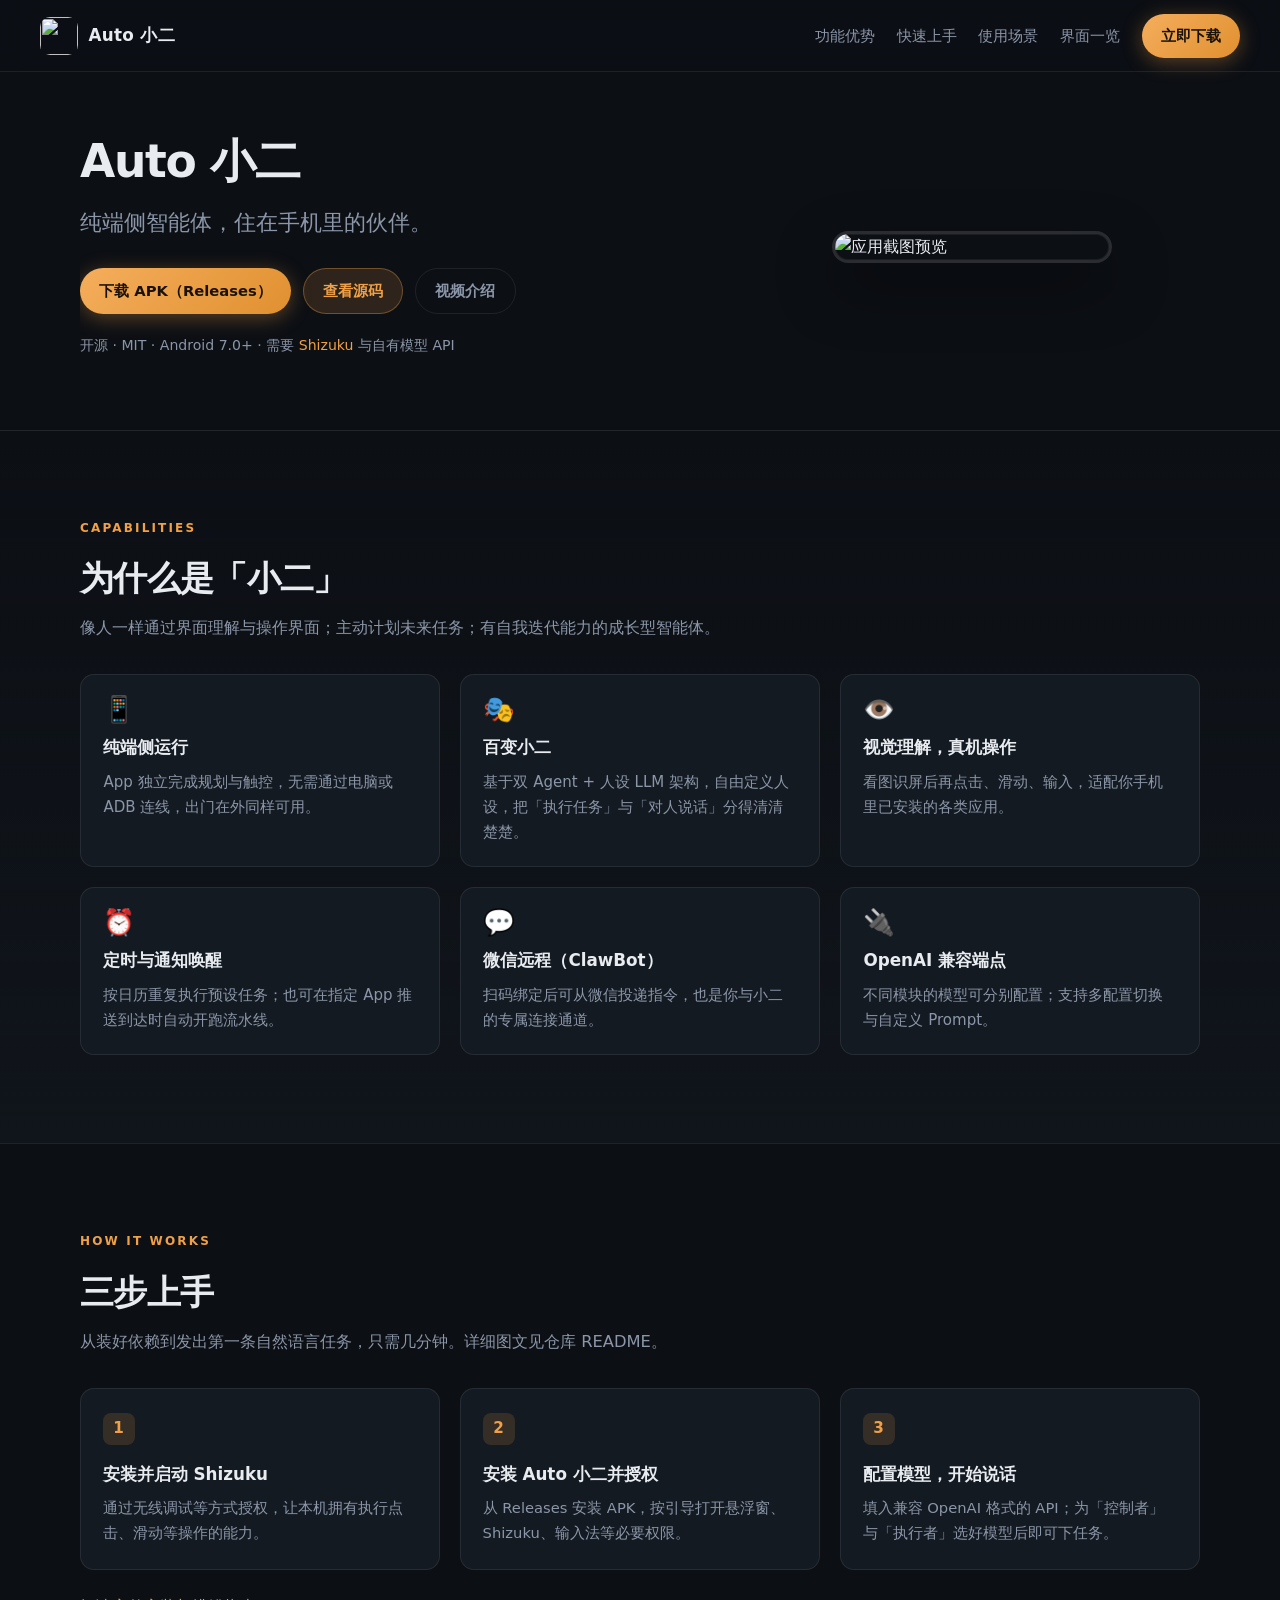
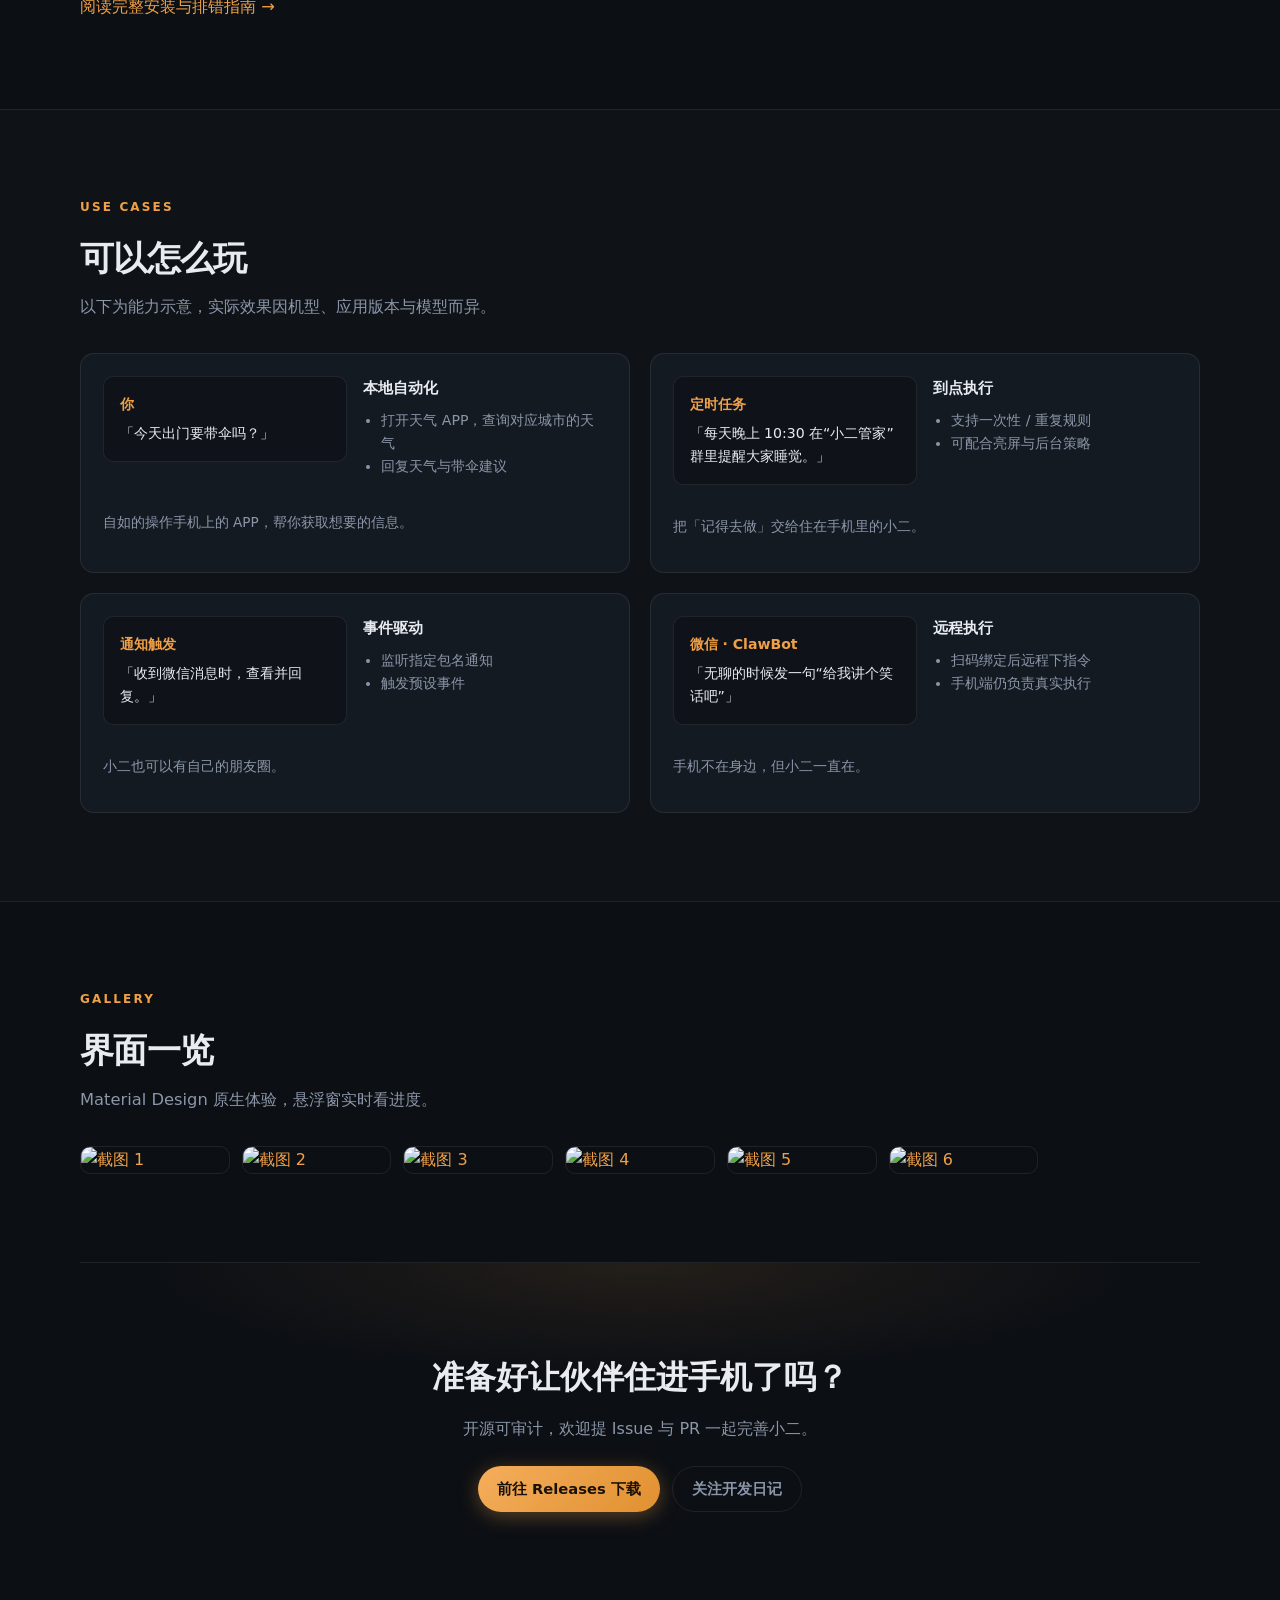
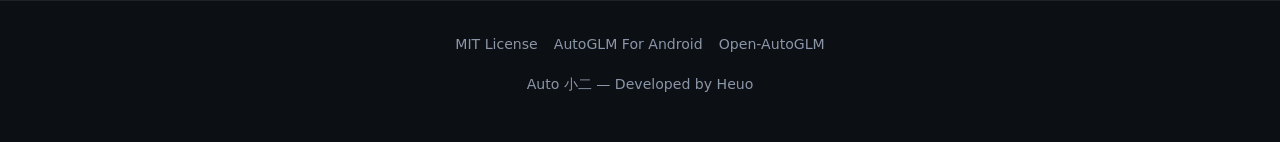
==== docs/index.html @ 8d460045 "feat: 提交一版产品页" ====
<!DOCTYPE html>
<html lang="zh-CN">
<head>
  <meta charset="utf-8" />
  <meta name="viewport" content="width=device-width, initial-scale=1" />
  <title>Auto 小二 — 纯端侧智能体，住在手机里的伙伴</title>
  <meta
    name="description"
    content="Auto 小二是运行在 Android 上的开源智能体应用，用语言操控手机完成任务，支持定时、通知触发与微信远程触发。"
  />
  <meta property="og:title" content="Auto 小二" />
  <meta
    property="og:description"
    content="纯端侧智能体，住在手机里的伙伴。"
  />
  <meta property="og:type" content="website" />
  <link rel="stylesheet" href="styles.css" />
</head>
<body>
  <header class="site-nav">
    <a href="#top" class="brand">
      <img
        src="https://raw.githubusercontent.com/Joy-word/AutoXiaoer/main/screenshots/okxiaoer.png"
        alt=""
        width="38"
        height="38"
        decoding="async"
      />
      <span>Auto 小二</span>
    </a>
    <nav class="nav-links" aria-label="页面导航">
      <a href="#features">功能优势</a>
      <a href="#how">快速上手</a>
      <a href="#scenarios">使用场景</a>
      <a href="#shots">界面一览</a>
      <a class="btn btn-primary" href="#download">立即下载</a>
    </nav>
  </header>

  <main id="top">
    <section class="hero wrap" aria-labelledby="hero-title">
      <div class="hero-grid">
        <div class="hero-copy">
          <h1 id="hero-title">Auto 小二</h1>
          <p class="hero-tagline">纯端侧智能体，住在手机里的伙伴。</p>
          <div class="hero-cta" id="download">
            <a
              class="btn btn-primary"
              href="https://github.com/Joy-word/AutoXiaoer/releases"
              rel="noopener noreferrer"
              >下载 APK（Releases）</a
            >
            <a
              class="btn btn-secondary"
              href="https://github.com/Joy-word/AutoXiaoer"
              rel="noopener noreferrer"
              >查看源码</a
            >
            <a
              class="btn btn-ghost"
              href="https://www.bilibili.com/video/BV1S7dWBWE3S"
              rel="noopener noreferrer"
              >视频介绍</a
            >
          </div>
          <p class="hero-note">
            开源 · MIT · Android 7.0+ · 需要 <a href="https://shizuku.rikka.app/">Shizuku</a> 与自有模型 API
          </p>
        </div>
        <div class="hero-visual" aria-hidden="true">
          <div class="hero-phone">
            <img
              src="https://raw.githubusercontent.com/Joy-word/AutoXiaoer/main/screenshots/screenshot_1_cut.jpg"
              alt="应用截图预览"
              loading="lazy"
              decoding="async"
            />
          </div>
        </div>
      </div>
    </section>

    <section id="features" class="features" aria-labelledby="features-title">
      <div class="wrap">
        <p class="section-label">Capabilities</p>
        <h2 id="features-title" class="section-title">为什么是「小二」</h2>
        <p class="section-lead">
          像人一样通过界面理解与操作界面；主动计划未来任务；有自我迭代能力的成长型智能体。
        </p>
        <div class="feature-grid">
          <article class="feature-card">
            <div class="feature-icon" aria-hidden="true">📱</div>
            <h3>纯端侧运行</h3>
            <p>
              App 独立完成规划与触控，无需通过电脑或 ADB 连线，出门在外同样可用。
            </p>
          </article>
          <article class="feature-card">
            <div class="feature-icon" aria-hidden="true">🎭</div>
            <h3>百变小二</h3>
            <p>
              基于双 Agent + 人设 LLM 架构，自由定义人设，把「执行任务」与「对人说话」分得清清楚楚。
            </p>
          </article>
          <article class="feature-card">
            <div class="feature-icon" aria-hidden="true">👁️</div>
            <h3>视觉理解，真机操作</h3>
            <p>
              看图识屏后再点击、滑动、输入，适配你手机里已安装的各类应用。
            </p>
          </article>
          <article class="feature-card">
            <div class="feature-icon" aria-hidden="true">⏰</div>
            <h3>定时与通知唤醒</h3>
            <p>
              按日历重复执行预设任务；也可在指定 App 推送到达时自动开跑流水线。
            </p>
          </article>
          <article class="feature-card">
            <div class="feature-icon" aria-hidden="true">💬</div>
            <h3>微信远程（ClawBot）</h3>
            <p>
              扫码绑定后可从微信投递指令，也是你与小二的专属连接通道。
            </p>
          </article>
          <article class="feature-card">
            <div class="feature-icon" aria-hidden="true">🔌</div>
            <h3>OpenAI 兼容端点</h3>
            <p>
              不同模块的模型可分别配置；支持多配置切换与自定义 Prompt。
            </p>
          </article>
        </div>
      </div>
    </section>

    <section id="how" class="steps" aria-labelledby="how-title">
      <div class="wrap">
        <p class="section-label">How it works</p>
        <h2 id="how-title" class="section-title">三步上手</h2>
        <p class="section-lead">
          从装好依赖到发出第一条自然语言任务，只需几分钟。详细图文见仓库 README。
        </p>
        <div class="steps-list">
          <article class="step-card">
            <h3>安装并启动 Shizuku</h3>
            <p>
              通过无线调试等方式授权，让本机拥有执行点击、滑动等操作的能力。
            </p>
          </article>
          <article class="step-card">
            <h3>安装 Auto 小二并授权</h3>
            <p>
              从 Releases 安装 APK，按引导打开悬浮窗、Shizuku、输入法等必要权限。
            </p>
          </article>
          <article class="step-card">
            <h3>配置模型，开始说话</h3>
            <p>
              填入兼容 OpenAI 格式的 API；为「控制者」与「执行者」选好模型后即可下任务。
            </p>
          </article>
        </div>
        <p class="section-lead" style="margin-top: 1.5rem; margin-bottom: 0">
          <a
            href="https://github.com/Joy-word/AutoXiaoer/blob/main/README.md"
            rel="noopener noreferrer"
            >阅读完整安装与排错指南 →</a
          >
        </p>
      </div>
    </section>

    <section id="scenarios" class="scenarios" aria-labelledby="scenarios-title">
      <div class="wrap">
        <p class="section-label">Use cases</p>
        <h2 id="scenarios-title" class="section-title">可以怎么玩</h2>
        <p class="section-lead">
          以下为能力示意，实际效果因机型、应用版本与模型而异。
        </p>
        <div class="scenario-grid">
          <article class="scenario-card">
            <div class="scenario-chat">
              <div class="role">你</div>
              <div>「今天出门要带伞吗？」</div>
            </div>
            <div class="scenario-result">
              <h4>本地自动化</h4>
              <ul>
                <li>打开天气 APP，查询对应城市的天气</li>
                <li>回复天气与带伞建议</li>
              </ul>
            </div>
            <p class="scenario-caption">自如的操作手机上的 APP，帮你获取想要的信息。</p>
          </article>
          <article class="scenario-card">
            <div class="scenario-chat">
              <div class="role">定时任务</div>
              <div>「每天晚上 10:30 在“小二管家”群里提醒大家睡觉。」</div>
            </div>
            <div class="scenario-result">
              <h4>到点执行</h4>
              <ul>
                <li>支持一次性 / 重复规则</li>
                <li>可配合亮屏与后台策略</li>
              </ul>
            </div>
            <p class="scenario-caption">把「记得去做」交给住在手机里的小二。</p>
          </article>
          <article class="scenario-card">
            <div class="scenario-chat">
              <div class="role">通知触发</div>
              <div>「收到微信消息时，查看并回复。」</div>
            </div>
            <div class="scenario-result">
              <h4>事件驱动</h4>
              <ul>
                <li>监听指定包名通知</li>
                <li>触发预设事件</li>
              </ul>
            </div>
            <p class="scenario-caption">小二也可以有自己的朋友圈。</p>
          </article>
          <article class="scenario-card">
            <div class="scenario-chat">
              <div class="role">微信 · ClawBot</div>
              <div>「无聊的时候发一句“给我讲个笑话吧”」</div>
            </div>
            <div class="scenario-result">
              <h4>远程执行</h4>
              <ul>
                <li>扫码绑定后远程下指令</li>
                <li>手机端仍负责真实执行</li>
              </ul>
            </div>
            <p class="scenario-caption">手机不在身边，但小二一直在。</p>
          </article>
        </div>
      </div>
    </section>

    <section id="shots" class="shots" aria-labelledby="shots-title">
      <div class="wrap">
        <p class="section-label">Gallery</p>
        <h2 id="shots-title" class="section-title">界面一览</h2>
        <p class="section-lead">Material Design 原生体验，悬浮窗实时看进度。</p>
        <div class="shot-strip">
          <a
            href="https://raw.githubusercontent.com/Joy-word/AutoXiaoer/main/screenshots/screenshot_1.jpg"
            target="_blank"
            rel="noopener noreferrer"
            ><img
              src="https://raw.githubusercontent.com/Joy-word/AutoXiaoer/main/screenshots/screenshot_1.jpg"
              alt="截图 1"
              loading="lazy"
              decoding="async"
          /></a>
          <a
            href="https://raw.githubusercontent.com/Joy-word/AutoXiaoer/main/screenshots/screenshot_2.jpg"
            target="_blank"
            rel="noopener noreferrer"
            ><img
              src="https://raw.githubusercontent.com/Joy-word/AutoXiaoer/main/screenshots/screenshot_2.jpg"
              alt="截图 2"
              loading="lazy"
              decoding="async"
          /></a>
          <a
            href="https://raw.githubusercontent.com/Joy-word/AutoXiaoer/main/screenshots/screenshot_3.jpg"
            target="_blank"
            rel="noopener noreferrer"
            ><img
              src="https://raw.githubusercontent.com/Joy-word/AutoXiaoer/main/screenshots/screenshot_3.jpg"
              alt="截图 3"
              loading="lazy"
              decoding="async"
          /></a>
          <a
            href="https://raw.githubusercontent.com/Joy-word/AutoXiaoer/main/screenshots/screenshot_4.jpg"
            target="_blank"
            rel="noopener noreferrer"
            ><img
              src="https://raw.githubusercontent.com/Joy-word/AutoXiaoer/main/screenshots/screenshot_4.jpg"
              alt="截图 4"
              loading="lazy"
              decoding="async"
          /></a>
          <a
            href="https://raw.githubusercontent.com/Joy-word/AutoXiaoer/main/screenshots/screenshot_5.jpg"
            target="_blank"
            rel="noopener noreferrer"
            ><img
              src="https://raw.githubusercontent.com/Joy-word/AutoXiaoer/main/screenshots/screenshot_5.jpg"
              alt="截图 5"
              loading="lazy"
              decoding="async"
          /></a>
          <a
            href="https://raw.githubusercontent.com/Joy-word/AutoXiaoer/main/screenshots/screenshot_6.jpg"
            target="_blank"
            rel="noopener noreferrer"
            ><img
              src="https://raw.githubusercontent.com/Joy-word/AutoXiaoer/main/screenshots/screenshot_6.jpg"
              alt="截图 6"
              loading="lazy"
              decoding="async"
          /></a>
        </div>
      </div>
    </section>

    <section class="final-cta wrap" aria-labelledby="cta-title">
      <h2 id="cta-title">准备好让伙伴住进手机了吗？</h2>
      <p>开源可审计，欢迎提 Issue 与 PR 一起完善小二。</p>
      <div class="final-buttons">
        <a
          class="btn btn-primary"
          href="https://github.com/Joy-word/AutoXiaoer/releases"
          rel="noopener noreferrer"
          >前往 Releases 下载</a
        >
        <a
          class="btn btn-ghost"
          href="https://space.bilibili.com/7090735/lists/7991306"
          rel="noopener noreferrer"
          >关注开发日记</a
        >
      </div>
    </section>
  </main>

  <footer class="site-footer">
    <nav aria-label="页脚链接">
      <a href="https://github.com/Joy-word/AutoXiaoer/blob/main/LICENSE"
        >MIT License</a
      >
      <a href="https://github.com/Luokavin/AutoGLM-For-Android"
        >AutoGLM For Android</a
      >
      <a href="https://github.com/zai-org/Open-AutoGLM" rel="noopener noreferrer"
        >Open-AutoGLM</a
      >
    </nav>
    <p>Auto 小二 — Developed by Heuo</p>
  </footer>
</body>
</html>
---- docs/styles.css ----
/* Auto 小二 产品页 — 首版 */

:root {
  --bg-deep: #0c0f14;
  --bg-card: #141a22;
  --bg-card-hover: #1a2230;
  --text: #e8ecf1;
  --text-muted: #8b96a8;
  --accent: #f0a046;
  --accent-soft: rgba(240, 160, 70, 0.15);
  --border: rgba(255, 255, 255, 0.08);
  --radius: 14px;
  --font: "Segoe UI Variable", "Segoe UI", "PingFang SC", "Microsoft YaHei",
    system-ui, sans-serif;
}

*,
*::before,
*::after {
  box-sizing: border-box;
}

html {
  scroll-behavior: smooth;
}

body {
  margin: 0;
  font-family: var(--font);
  background: var(--bg-deep);
  color: var(--text);
  line-height: 1.65;
}

a {
  color: var(--accent);
  text-decoration: none;
}

a:hover {
  text-decoration: underline;
}

/* —— 导航 —— */

.site-nav {
  position: sticky;
  top: 0;
  z-index: 40;
  display: flex;
  align-items: center;
  justify-content: space-between;
  gap: 1rem;
  padding: 0.85rem clamp(1.25rem, 4vw, 2.5rem);
  background: rgba(12, 15, 20, 0.85);
  backdrop-filter: blur(12px);
  border-bottom: 1px solid var(--border);
}

.brand {
  display: flex;
  align-items: center;
  gap: 0.65rem;
  font-weight: 700;
  font-size: 1.05rem;
  letter-spacing: 0.02em;
}

.brand img {
  width: 38px;
  height: 38px;
  border-radius: 10px;
  object-fit: cover;
}

.brand span {
  color: var(--text);
}

.nav-links {
  display: flex;
  flex-wrap: wrap;
  gap: clamp(0.5rem, 2vw, 1.35rem);
  align-items: center;
}

.nav-links a:not(.btn) {
  color: var(--text-muted);
  font-size: 0.92rem;
  text-decoration: none;
}

.nav-links a:not(.btn):hover {
  color: var(--text);
}

/* —— 按钮 —— */

.btn {
  display: inline-flex;
  align-items: center;
  justify-content: center;
  gap: 0.4rem;
  padding: 0.62rem 1.2rem;
  border-radius: 999px;
  font-size: 0.92rem;
  font-weight: 600;
  border: none;
  cursor: pointer;
  transition: transform 0.12s ease, box-shadow 0.12s ease, background 0.12s;
  text-decoration: none;
}

.btn-primary {
  background: linear-gradient(135deg, #f5ae5c, #e09030);
  color: #1a1208;
  box-shadow: 0 4px 20px rgba(240, 160, 70, 0.35);
}

.btn-primary:hover {
  transform: translateY(-1px);
  box-shadow: 0 6px 24px rgba(240, 160, 70, 0.45);
}

.btn-secondary {
  background: var(--accent-soft);
  color: var(--accent);
  border: 1px solid rgba(240, 160, 70, 0.35);
}

.btn-secondary:hover {
  background: rgba(240, 160, 70, 0.22);
  text-decoration: none;
}

.btn-ghost {
  background: transparent;
  color: var(--text-muted);
  border: 1px solid var(--border);
}

.btn-ghost:hover {
  color: var(--text);
  border-color: rgba(255, 255, 255, 0.2);
  text-decoration: none;
}

/* —— 布局容器 —— */

.wrap {
  width: min(1120px, 100% - 2.5rem);
  margin-inline: auto;
}

section {
  padding-block: clamp(3rem, 8vw, 5.5rem);
}

.section-label {
  font-size: 0.75rem;
  font-weight: 700;
  letter-spacing: 0.18em;
  text-transform: uppercase;
  color: var(--accent);
  margin: 0 0 0.75rem;
}

.section-title {
  font-size: clamp(1.6rem, 4vw, 2.15rem);
  font-weight: 700;
  margin: 0 0 0.5rem;
  letter-spacing: -0.02em;
}

.section-lead {
  color: var(--text-muted);
  max-width: 42rem;
  margin: 0 0 2rem;
  font-size: 1.02rem;
}

/* —— Hero —— */

.hero {
  padding-block: clamp(2.5rem, 6vw, 4rem) clamp(3rem, 7vw, 4.5rem);
  position: relative;
  overflow: hidden;
}

.hero::before {
  content: "";
  position: absolute;
  inset: -40% -20% auto;
  height: 70%;
  background: radial-gradient(
    ellipse 60% 50% at 50% 0%,
    rgba(240, 160, 70, 0.12),
    transparent 70%
  );
  pointer-events: none;
}

.hero-grid {
  display: grid;
  grid-template-columns: 1fr;
  gap: 2.5rem;
  align-items: center;
}

@media (min-width: 880px) {
  .hero-grid {
    grid-template-columns: 1.15fr 0.85fr;
    gap: 3rem;
  }
}

.hero-copy h1 {
  font-size: clamp(2rem, 5vw, 2.85rem);
  font-weight: 800;
  line-height: 1.15;
  margin: 0 0 1rem;
  letter-spacing: -0.03em;
}

.hero-tagline {
  font-size: clamp(1.15rem, 2.4vw, 1.35rem);
  color: var(--text-muted);
  margin: 0 0 1.75rem;
  max-width: 28rem;
}

.hero-cta {
  display: flex;
  flex-wrap: wrap;
  gap: 0.75rem;
  margin-bottom: 1.25rem;
}

.hero-note {
  font-size: 0.88rem;
  color: var(--text-muted);
  margin: 0;
}

.hero-visual {
  position: relative;
  display: flex;
  justify-content: center;
}

.hero-phone {
  width: min(280px, 85vw);
  border-radius: 28px;
  border: 3px solid rgba(255, 255, 255, 0.12);
  box-shadow: 0 24px 60px rgba(0, 0, 0, 0.45),
    0 0 0 1px rgba(255, 255, 255, 0.06) inset;
  overflow: hidden;
}

.hero-phone img {
  display: block;
  width: 100%;
  height: auto;
  vertical-align: middle;
}

/* —— 能力卡片 —— */

.features {
  background: linear-gradient(180deg, transparent, rgba(20, 26, 34, 0.5));
  border-top: 1px solid var(--border);
}

.feature-grid {
  display: grid;
  grid-template-columns: repeat(auto-fill, minmax(min(100%, 300px), 1fr));
  gap: 1.25rem;
}

.feature-card {
  background: var(--bg-card);
  border: 1px solid var(--border);
  border-radius: var(--radius);
  padding: 1.35rem 1.4rem;
  transition: background 0.15s, border-color 0.15s;
}

.feature-card:hover {
  background: var(--bg-card-hover);
  border-color: rgba(240, 160, 70, 0.2);
}

.feature-icon {
  font-size: 1.6rem;
  line-height: 1;
  margin-bottom: 0.75rem;
}

.feature-card h3 {
  font-size: 1.05rem;
  font-weight: 700;
  margin: 0 0 0.5rem;
}

.feature-card p {
  margin: 0;
  font-size: 0.94rem;
  color: var(--text-muted);
}

/* —— 三步 —— */

.steps {
  border-top: 1px solid var(--border);
}

.steps-list {
  display: grid;
  gap: 1.5rem;
  counter-reset: step;
}

@media (min-width: 720px) {
  .steps-list {
    grid-template-columns: repeat(3, 1fr);
    gap: 1.25rem;
  }
}

.step-card {
  background: var(--bg-card);
  border: 1px solid var(--border);
  border-radius: var(--radius);
  padding: 1.5rem 1.35rem;
  position: relative;
}

.step-card::before {
  counter-increment: step;
  content: counter(step);
  display: flex;
  align-items: center;
  justify-content: center;
  width: 2rem;
  height: 2rem;
  border-radius: 8px;
  background: var(--accent-soft);
  color: var(--accent);
  font-weight: 800;
  font-size: 0.95rem;
  margin-bottom: 1rem;
}

.step-card h3 {
  font-size: 1.05rem;
  margin: 0 0 0.5rem;
}

.step-card p {
  margin: 0;
  font-size: 0.92rem;
  color: var(--text-muted);
}

/* —— 场景 —— */

.scenarios {
  border-top: 1px solid var(--border);
  background: rgba(20, 26, 34, 0.35);
}

.scenario-grid {
  display: grid;
  gap: 1.25rem;
}

@media (min-width: 720px) {
  .scenario-grid {
    grid-template-columns: repeat(2, 1fr);
  }
}

.scenario-card {
  display: grid;
  grid-template-columns: 1fr;
  gap: 1rem;
  background: var(--bg-card);
  border: 1px solid var(--border);
  border-radius: var(--radius);
  padding: 1.35rem;
}

@media (min-width: 540px) {
  .scenario-card {
    grid-template-columns: 1fr 1fr;
    align-items: start;
  }
}

.scenario-chat {
  background: rgba(0, 0, 0, 0.25);
  border-radius: 10px;
  padding: 1rem;
  font-size: 0.88rem;
  border: 1px solid var(--border);
}

.scenario-chat .role {
  color: var(--accent);
  font-weight: 600;
  margin-bottom: 0.35rem;
}

.scenario-result h4 {
  margin: 0 0 0.5rem;
  font-size: 0.95rem;
}

.scenario-result ul {
  margin: 0;
  padding-left: 1.15rem;
  color: var(--text-muted);
  font-size: 0.88rem;
}

.scenario-caption {
  font-size: 0.85rem;
  color: var(--text-muted);
  margin-top: 0.85rem;
  grid-column: 1 / -1;
}

/* —— 截图 —— */

.shots {
  border-top: 1px solid var(--border);
}

.shot-strip {
  display: grid;
  grid-template-columns: repeat(auto-fill, minmax(140px, 1fr));
  gap: 0.75rem;
}

.shot-strip a {
  display: block;
  border-radius: 10px;
  overflow: hidden;
  border: 1px solid var(--border);
  transition: transform 0.15s, box-shadow 0.15s;
}

.shot-strip a:hover {
  transform: scale(1.02);
  box-shadow: 0 12px 32px rgba(0, 0, 0, 0.35);
}

.shot-strip img {
  width: 100%;
  height: auto;
  display: block;
  vertical-align: middle;
}

/* —— 底部 CTA —— */

.final-cta {
  text-align: center;
  border-top: 1px solid var(--border);
  background: radial-gradient(
    ellipse 80% 60% at 50% 0%,
    rgba(240, 160, 70, 0.1),
    transparent 55%
  );
}

.final-cta h2 {
  font-size: clamp(1.5rem, 3.5vw, 2rem);
  margin: 0 0 0.75rem;
}

.final-cta p {
  color: var(--text-muted);
  margin: 0 0 1.5rem;
}

.final-buttons {
  display: flex;
  flex-wrap: wrap;
  justify-content: center;
  gap: 0.75rem;
}

/* —— Footer —— */

.site-footer {
  padding: 2rem clamp(1.25rem, 4vw, 2.5rem);
  border-top: 1px solid var(--border);
  text-align: center;
  font-size: 0.88rem;
  color: var(--text-muted);
}

.site-footer nav {
  display: flex;
  flex-wrap: wrap;
  justify-content: center;
  gap: 1rem;
  margin-bottom: 1rem;
}

.site-footer nav a {
  color: var(--text-muted);
}

.site-footer nav a:hover {
  color: var(--text);
}

/* —— 辅助 —— */

.sr-only {
  position: absolute;
  width: 1px;
  height: 1px;
  padding: 0;
  margin: -1px;
  overflow: hidden;
  clip: rect(0, 0, 0, 0);
  white-space: nowrap;
  border: 0;
}
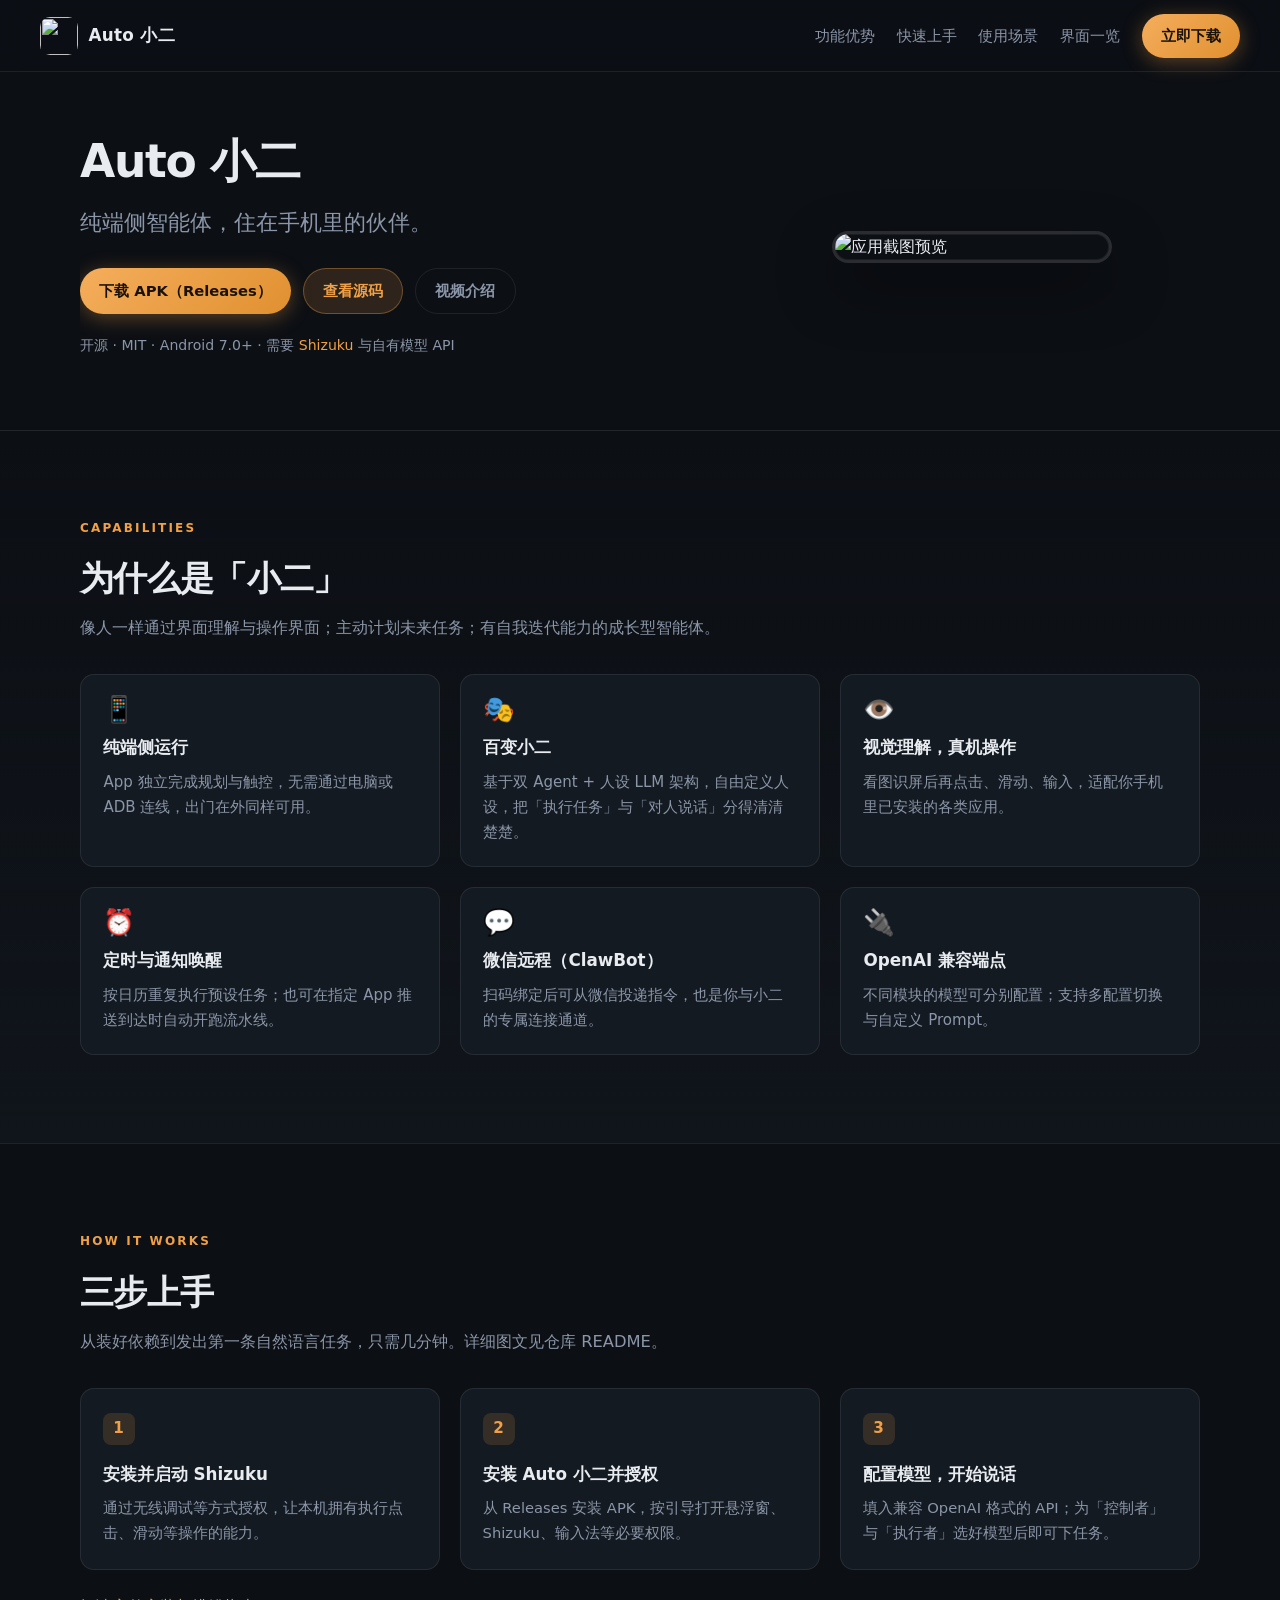
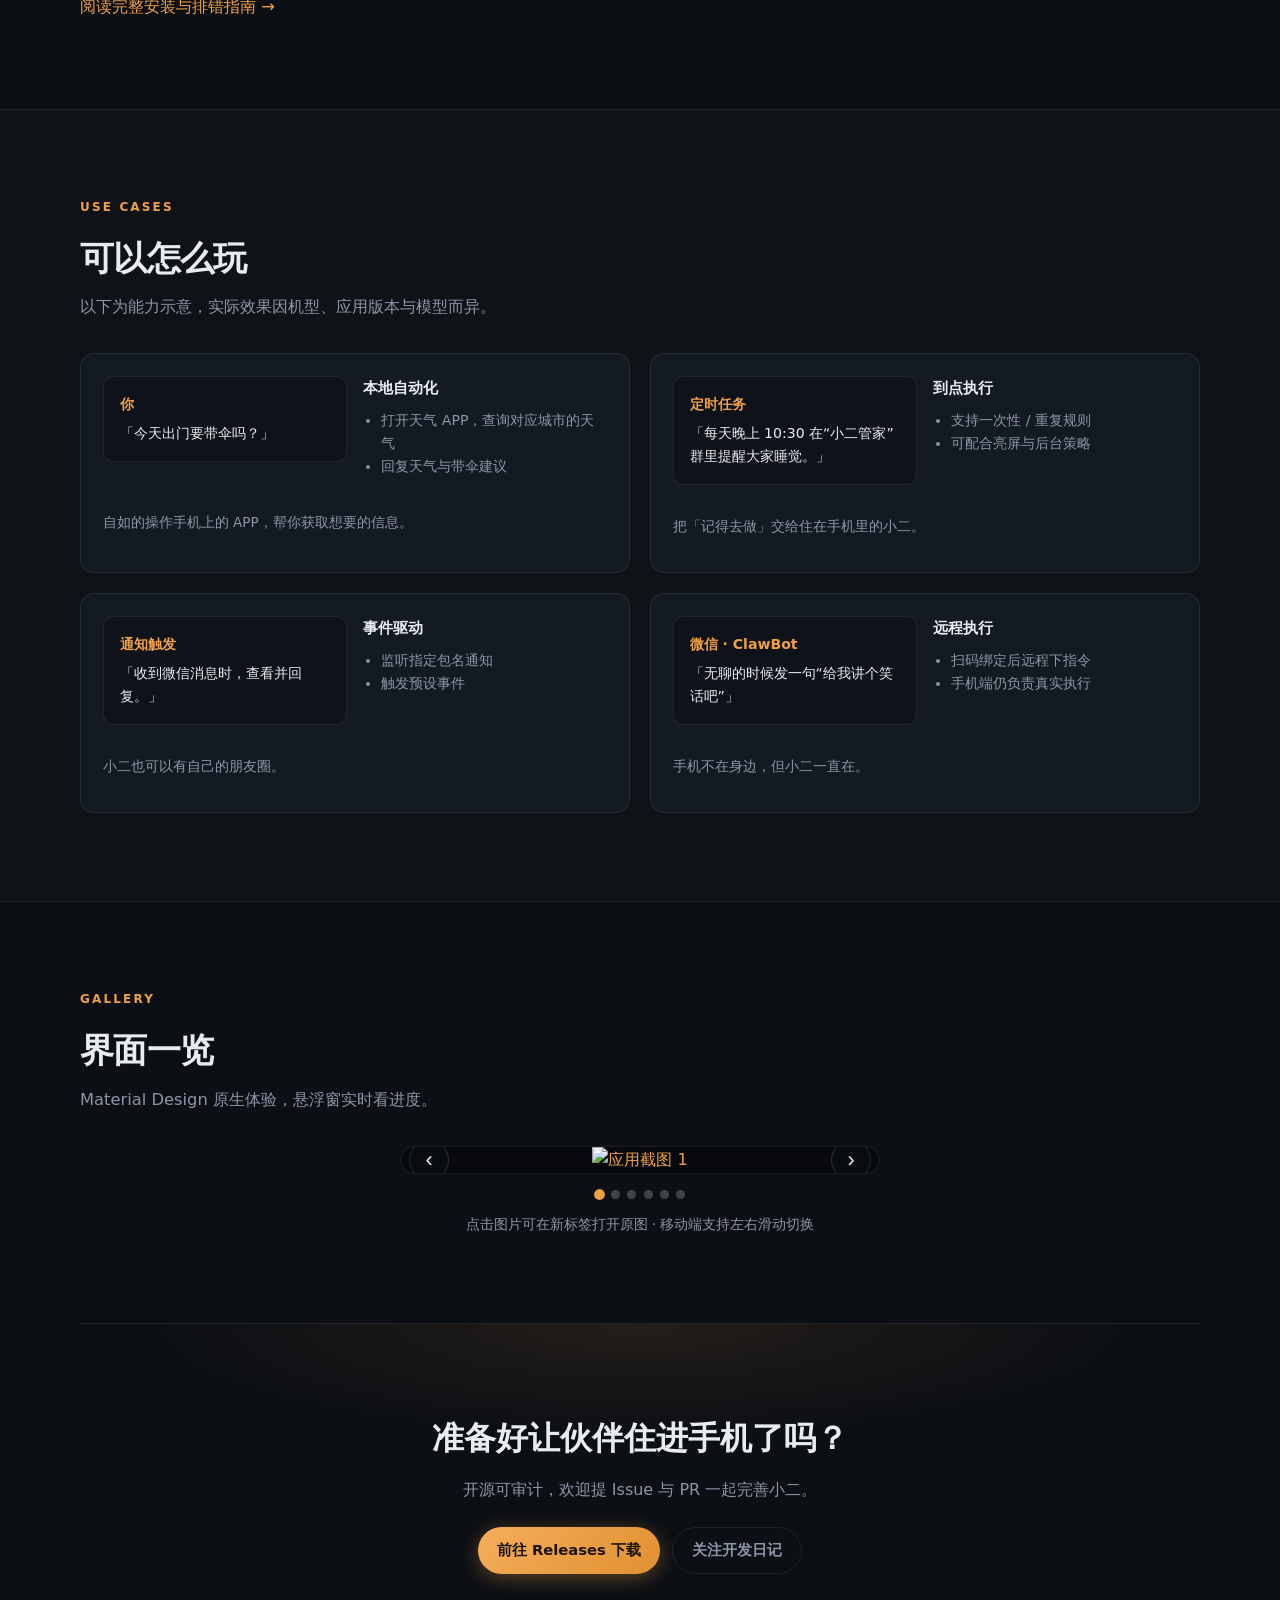
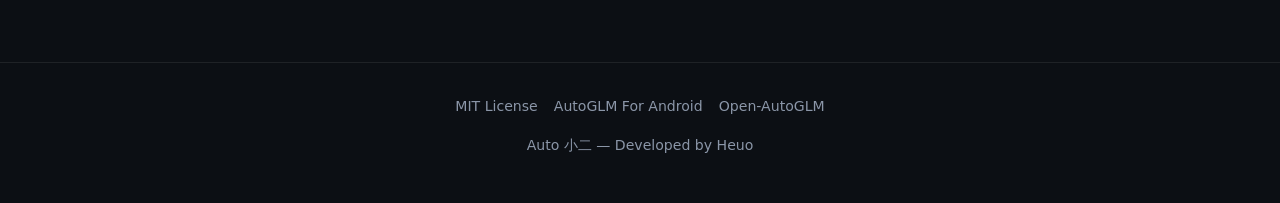
==== commit e1ae0e12: "feat: 产品页改进" ====
--- a/docs/index.html
+++ b/docs/index.html
@@ -244,67 +244,107 @@
         <p class="section-label">Gallery</p>
         <h2 id="shots-title" class="section-title">界面一览</h2>
         <p class="section-lead">Material Design 原生体验，悬浮窗实时看进度。</p>
-        <div class="shot-strip">
-          <a
-            href="https://raw.githubusercontent.com/Joy-word/AutoXiaoer/main/screenshots/screenshot_1.jpg"
-            target="_blank"
-            rel="noopener noreferrer"
-            ><img
-              src="https://raw.githubusercontent.com/Joy-word/AutoXiaoer/main/screenshots/screenshot_1.jpg"
-              alt="截图 1"
-              loading="lazy"
-              decoding="async"
-          /></a>
-          <a
-            href="https://raw.githubusercontent.com/Joy-word/AutoXiaoer/main/screenshots/screenshot_2.jpg"
-            target="_blank"
-            rel="noopener noreferrer"
-            ><img
-              src="https://raw.githubusercontent.com/Joy-word/AutoXiaoer/main/screenshots/screenshot_2.jpg"
-              alt="截图 2"
-              loading="lazy"
-              decoding="async"
-          /></a>
-          <a
-            href="https://raw.githubusercontent.com/Joy-word/AutoXiaoer/main/screenshots/screenshot_3.jpg"
-            target="_blank"
-            rel="noopener noreferrer"
-            ><img
-              src="https://raw.githubusercontent.com/Joy-word/AutoXiaoer/main/screenshots/screenshot_3.jpg"
-              alt="截图 3"
-              loading="lazy"
-              decoding="async"
-          /></a>
-          <a
-            href="https://raw.githubusercontent.com/Joy-word/AutoXiaoer/main/screenshots/screenshot_4.jpg"
-            target="_blank"
-            rel="noopener noreferrer"
-            ><img
-              src="https://raw.githubusercontent.com/Joy-word/AutoXiaoer/main/screenshots/screenshot_4.jpg"
-              alt="截图 4"
-              loading="lazy"
-              decoding="async"
-          /></a>
-          <a
-            href="https://raw.githubusercontent.com/Joy-word/AutoXiaoer/main/screenshots/screenshot_5.jpg"
-            target="_blank"
-            rel="noopener noreferrer"
-            ><img
-              src="https://raw.githubusercontent.com/Joy-word/AutoXiaoer/main/screenshots/screenshot_5.jpg"
-              alt="截图 5"
-              loading="lazy"
-              decoding="async"
-          /></a>
-          <a
-            href="https://raw.githubusercontent.com/Joy-word/AutoXiaoer/main/screenshots/screenshot_6.jpg"
-            target="_blank"
-            rel="noopener noreferrer"
-            ><img
-              src="https://raw.githubusercontent.com/Joy-word/AutoXiaoer/main/screenshots/screenshot_6.jpg"
-              alt="截图 6"
-              loading="lazy"
-              decoding="async"
-          /></a>
+        <div
+          class="shot-carousel"
+          data-shot-carousel
+          aria-roledescription="轮播"
+          aria-label="应用界面截图轮播"
+        >
+          <div class="shot-carousel-viewport">
+            <div class="shot-carousel-track" role="list">
+              <div class="shot-carousel-slide" role="listitem">
+                <a
+                  href="https://raw.githubusercontent.com/Joy-word/AutoXiaoer/main/screenshots/screenshot_1.jpg"
+                  target="_blank"
+                  rel="noopener noreferrer"
+                  ><img
+                    src="https://raw.githubusercontent.com/Joy-word/AutoXiaoer/main/screenshots/screenshot_1.jpg"
+                    alt="应用截图 1"
+                    loading="lazy"
+                    decoding="async"
+                /></a>
+              </div>
+              <div class="shot-carousel-slide" role="listitem">
+                <a
+                  href="https://raw.githubusercontent.com/Joy-word/AutoXiaoer/main/screenshots/screenshot_2.jpg"
+                  target="_blank"
+                  rel="noopener noreferrer"
+                  ><img
+                    src="https://raw.githubusercontent.com/Joy-word/AutoXiaoer/main/screenshots/screenshot_2.jpg"
+                    alt="应用截图 2"
+                    loading="lazy"
+                    decoding="async"
+                /></a>
+              </div>
+              <div class="shot-carousel-slide" role="listitem">
+                <a
+                  href="https://raw.githubusercontent.com/Joy-word/AutoXiaoer/main/screenshots/screenshot_3.jpg"
+                  target="_blank"
+                  rel="noopener noreferrer"
+                  ><img
+                    src="https://raw.githubusercontent.com/Joy-word/AutoXiaoer/main/screenshots/screenshot_3.jpg"
+                    alt="应用截图 3"
+                    loading="lazy"
+                    decoding="async"
+                /></a>
+              </div>
+              <div class="shot-carousel-slide" role="listitem">
+                <a
+                  href="https://raw.githubusercontent.com/Joy-word/AutoXiaoer/main/screenshots/screenshot_4.jpg"
+                  target="_blank"
+                  rel="noopener noreferrer"
+                  ><img
+                    src="https://raw.githubusercontent.com/Joy-word/AutoXiaoer/main/screenshots/screenshot_4.jpg"
+                    alt="应用截图 4"
+                    loading="lazy"
+                    decoding="async"
+                /></a>
+              </div>
+              <div class="shot-carousel-slide" role="listitem">
+                <a
+                  href="https://raw.githubusercontent.com/Joy-word/AutoXiaoer/main/screenshots/screenshot_5.jpg"
+                  target="_blank"
+                  rel="noopener noreferrer"
+                  ><img
+                    src="https://raw.githubusercontent.com/Joy-word/AutoXiaoer/main/screenshots/screenshot_5.jpg"
+                    alt="应用截图 5"
+                    loading="lazy"
+                    decoding="async"
+                /></a>
+              </div>
+              <div class="shot-carousel-slide" role="listitem">
+                <a
+                  href="https://raw.githubusercontent.com/Joy-word/AutoXiaoer/main/screenshots/screenshot_6.jpg"
+                  target="_blank"
+                  rel="noopener noreferrer"
+                  ><img
+                    src="https://raw.githubusercontent.com/Joy-word/AutoXiaoer/main/screenshots/screenshot_6.jpg"
+                    alt="应用截图 6"
+                    loading="lazy"
+                    decoding="async"
+                /></a>
+              </div>
+            </div>
+            <button
+              type="button"
+              class="shot-carousel-arrow shot-carousel-prev"
+              aria-label="上一张截图"
+            >
+              ‹
+            </button>
+            <button
+              type="button"
+              class="shot-carousel-arrow shot-carousel-next"
+              aria-label="下一张截图"
+            >
+              ›
+            </button>
+          </div>
+          <div class="shot-carousel-dots" aria-label="选择截图"></div>
+          <p class="shot-carousel-hint">
+            点击图片可在新标签打开原图 · 移动端支持左右滑动切换
+          </p>
+          <div class="sr-only" aria-live="polite" data-carousel-live></div>
         </div>
       </div>
     </section>
@@ -343,5 +383,6 @@
     </nav>
     <p>Auto 小二 — Developed by Heuo</p>
   </footer>
+  <script src="carousel.js" defer></script>
 </body>
 </html>
--- a/docs/styles.css
+++ b/docs/styles.css
@@ -430,36 +430,134 @@
   grid-column: 1 / -1;
 }
 
-/* —— 截图 —— */
+/* —— 截图轮播 —— */
 
 .shots {
   border-top: 1px solid var(--border);
 }
 
-.shot-strip {
-  display: grid;
-  grid-template-columns: repeat(auto-fill, minmax(140px, 1fr));
-  gap: 0.75rem;
-}
-
-.shot-strip a {
+.shot-carousel {
+  max-width: min(480px, 96vw);
+  margin-inline: auto;
+}
+
+.shot-carousel-viewport {
+  position: relative;
+  overflow: hidden;
+  border-radius: 16px;
+  border: 1px solid var(--border);
+  background: rgba(0, 0, 0, 0.35);
+  touch-action: pan-y pinch-zoom;
+}
+
+.shot-carousel-track {
+  display: flex;
+  transition: transform 0.38s cubic-bezier(0.33, 1, 0.68, 1);
+  will-change: transform;
+}
+
+@media (prefers-reduced-motion: reduce) {
+  .shot-carousel-track {
+    transition: none;
+  }
+}
+
+.shot-carousel-slide {
+  flex: 0 0 100%;
+  width: 100%;
+  min-width: 0;
+}
+
+.shot-carousel-slide a {
+  display: flex;
+  justify-content: center;
+  align-items: center;
+  outline-offset: 4px;
+}
+
+.shot-carousel-slide a:focus-visible {
+  outline: 2px solid var(--accent);
+}
+
+.shot-carousel-slide img {
   display: block;
-  border-radius: 10px;
-  overflow: hidden;
-  border: 1px solid var(--border);
-  transition: transform 0.15s, box-shadow 0.15s;
-}
-
-.shot-strip a:hover {
-  transform: scale(1.02);
-  box-shadow: 0 12px 32px rgba(0, 0, 0, 0.35);
-}
-
-.shot-strip img {
-  width: 100%;
+  max-width: 100%;
+  width: auto;
   height: auto;
-  display: block;
-  vertical-align: middle;
+  max-height: min(660px, 80vh);
+  margin-inline: auto;
+  object-fit: contain;
+  user-select: none;
+}
+
+.shot-carousel-arrow {
+  position: absolute;
+  top: 50%;
+  translate: 0 -50%;
+  z-index: 2;
+  width: 2.5rem;
+  height: 2.5rem;
+  padding: 0;
+  border: none;
+  border-radius: 999px;
+  background: rgba(12, 15, 20, 0.72);
+  color: var(--text);
+  font-size: 1.35rem;
+  line-height: 1;
+  cursor: pointer;
+  display: flex;
+  align-items: center;
+  justify-content: center;
+  transition: background 0.15s, color 0.15s;
+  border: 1px solid rgba(255, 255, 255, 0.12);
+}
+
+.shot-carousel-arrow:hover {
+  background: rgba(240, 160, 70, 0.35);
+  color: #1a1208;
+}
+
+.shot-carousel-prev {
+  left: 0.5rem;
+}
+
+.shot-carousel-next {
+  right: 0.5rem;
+}
+
+.shot-carousel-dots {
+  display: flex;
+  flex-wrap: wrap;
+  justify-content: center;
+  gap: 0.45rem;
+  margin-top: 1rem;
+}
+
+.shot-carousel-dot {
+  width: 9px;
+  height: 9px;
+  padding: 0;
+  border: none;
+  border-radius: 999px;
+  background: rgba(255, 255, 255, 0.22);
+  cursor: pointer;
+  transition: transform 0.12s, background 0.12s;
+}
+
+.shot-carousel-dot:hover {
+  background: rgba(255, 255, 255, 0.45);
+}
+
+.shot-carousel-dot[aria-current="true"] {
+  background: var(--accent);
+  transform: scale(1.2);
+}
+
+.shot-carousel-hint {
+  margin: 0.85rem 0 0;
+  text-align: center;
+  font-size: 0.85rem;
+  color: var(--text-muted);
 }
 
 /* —— 底部 CTA —— */
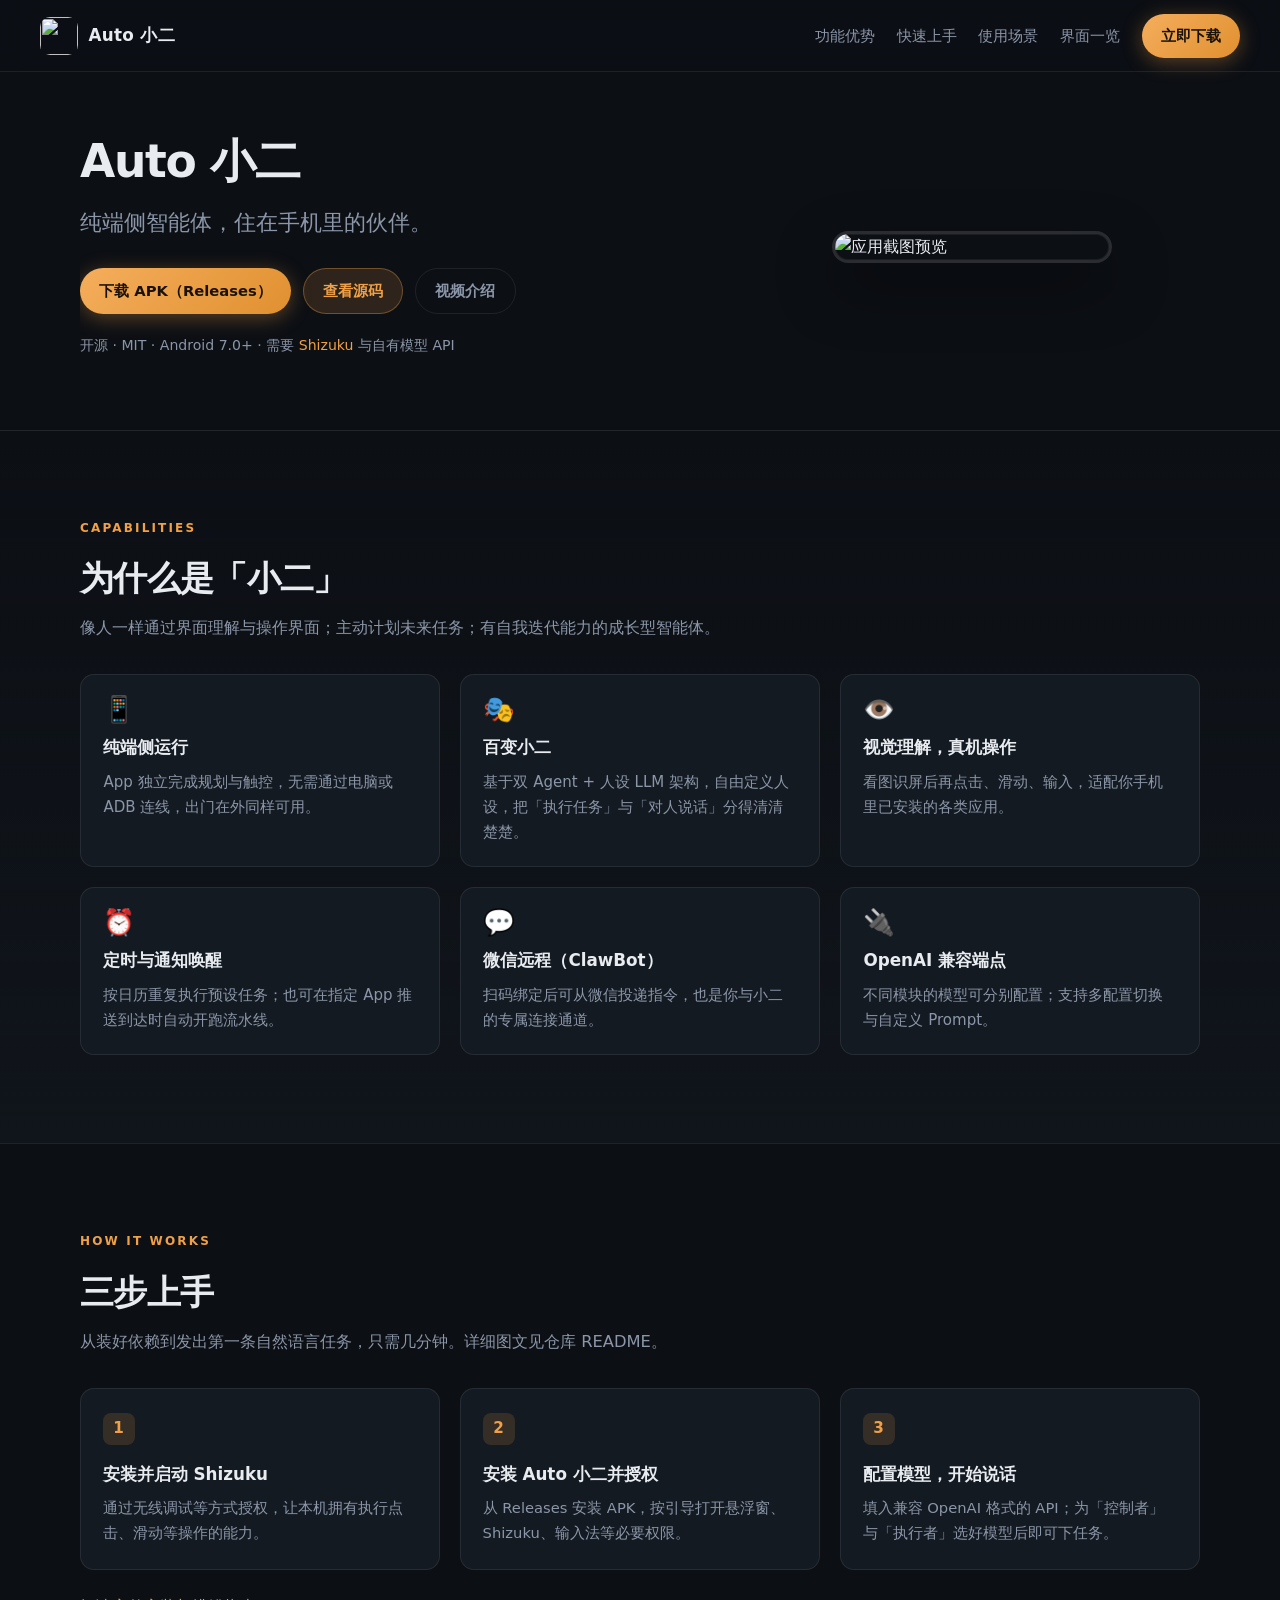
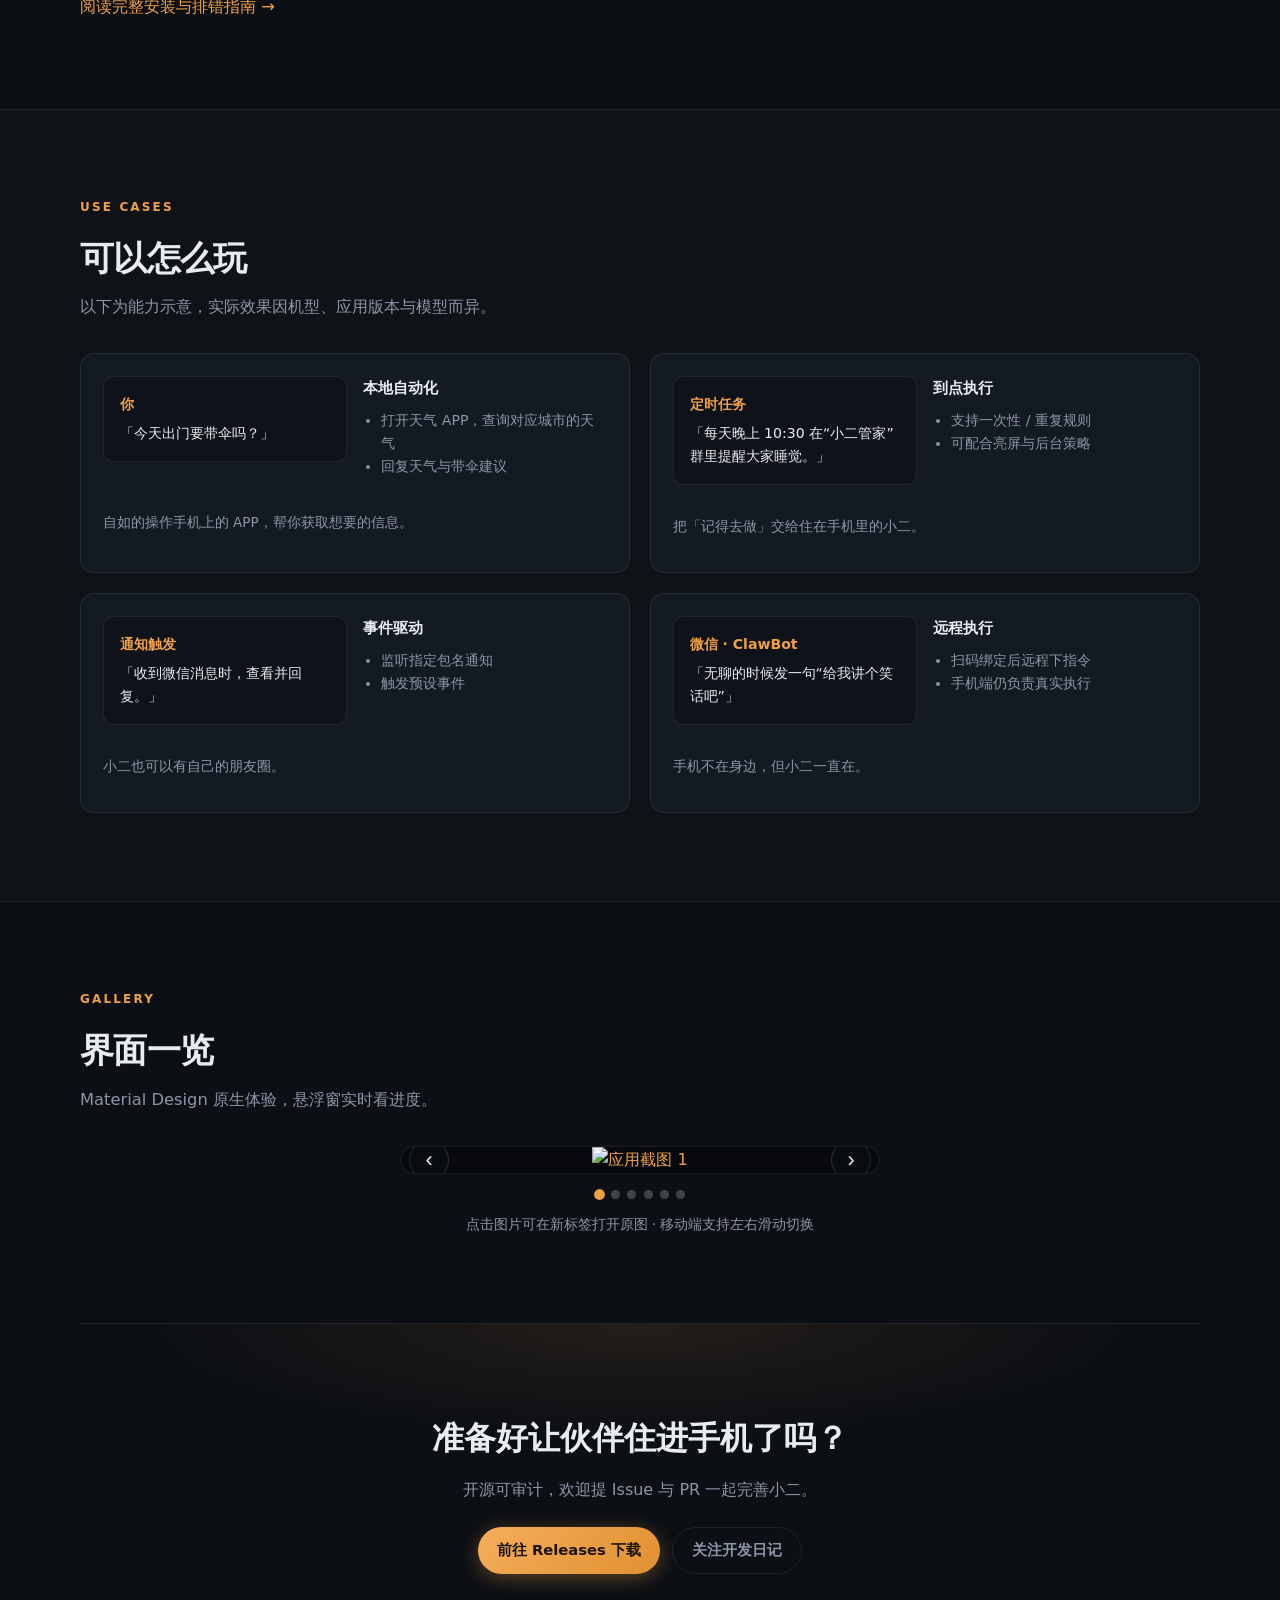
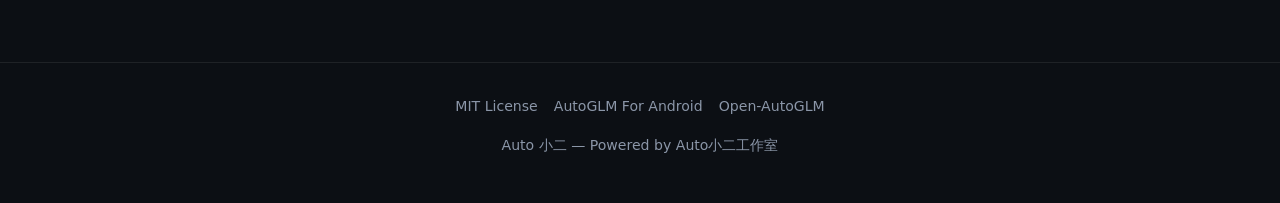
==== commit 75b41286: "fix: update footer text to reflect new branding for Auto小二工作室" ====
--- a/docs/index.html
+++ b/docs/index.html
@@ -381,7 +381,7 @@
         >Open-AutoGLM</a
       >
     </nav>
-    <p>Auto 小二 — Developed by Heuo</p>
+    <p>Auto 小二 — Powered by Auto小二工作室</p>
   </footer>
   <script src="carousel.js" defer></script>
 </body>
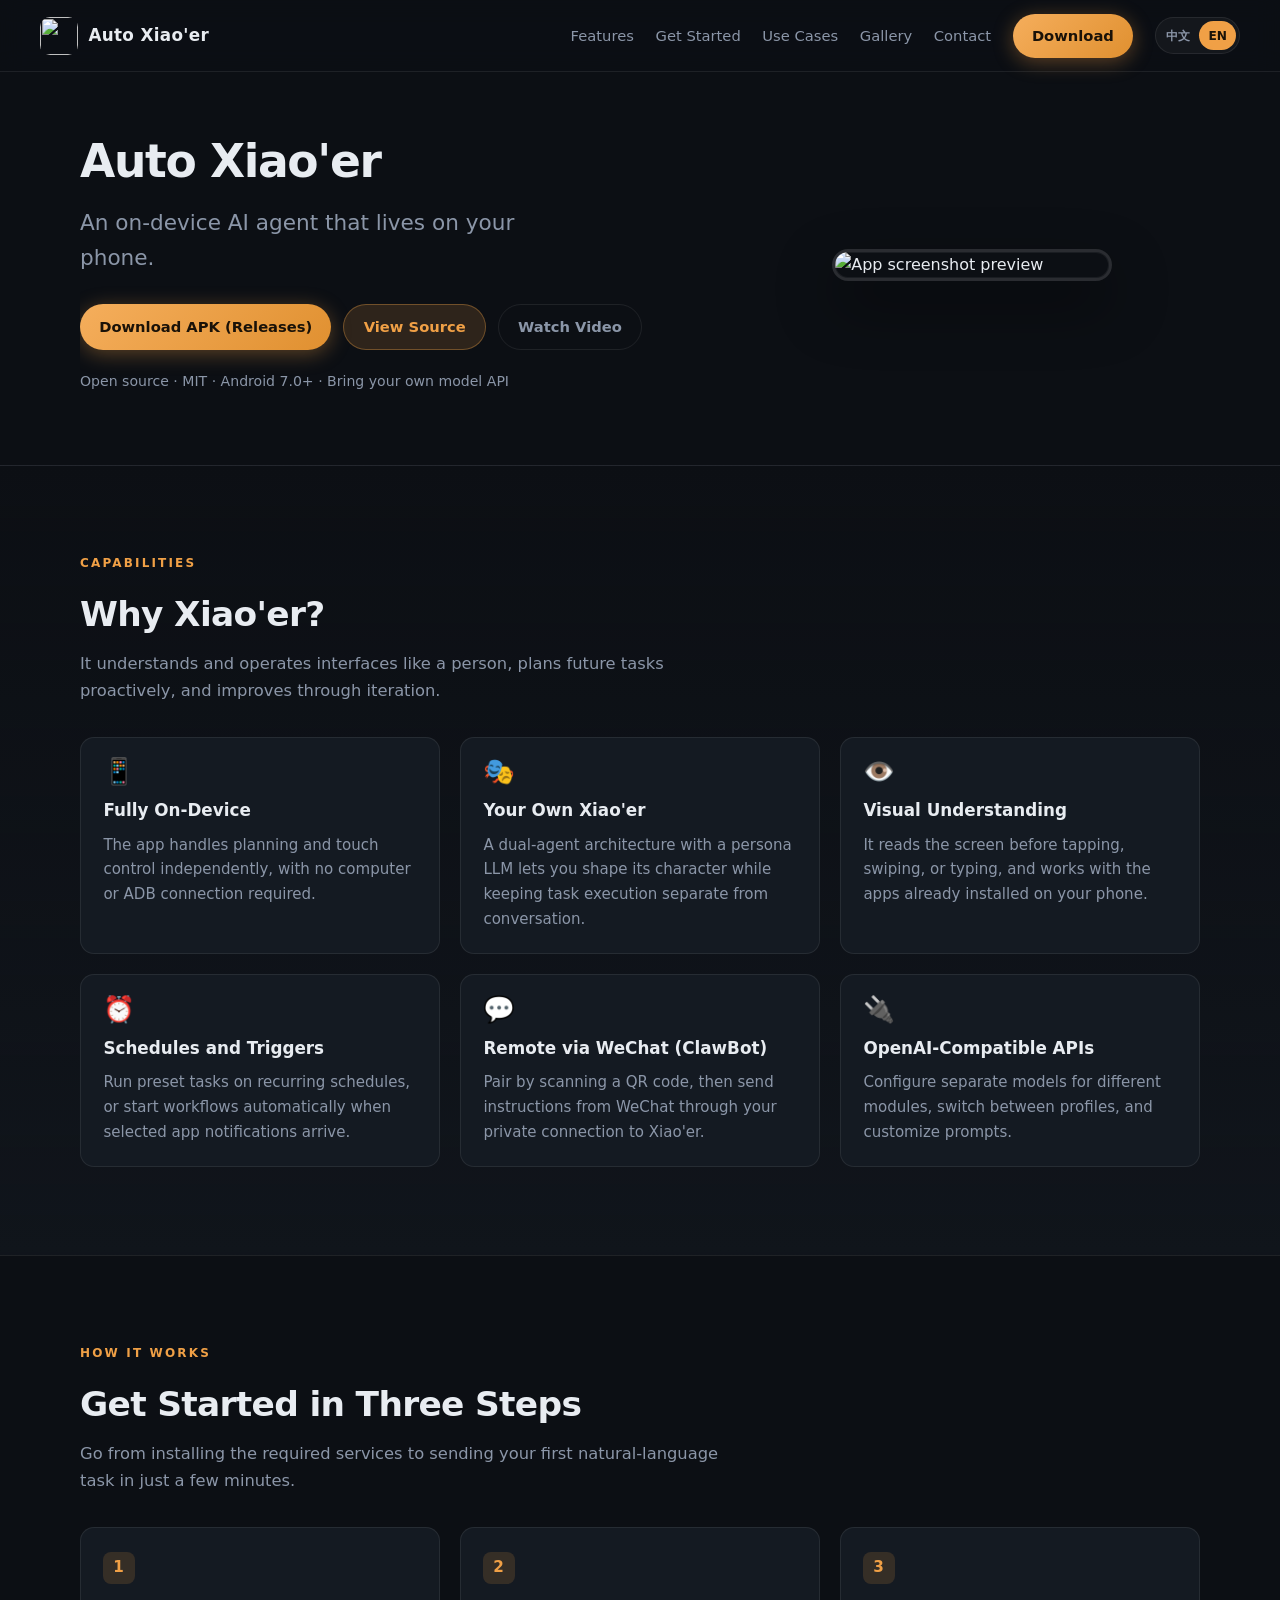
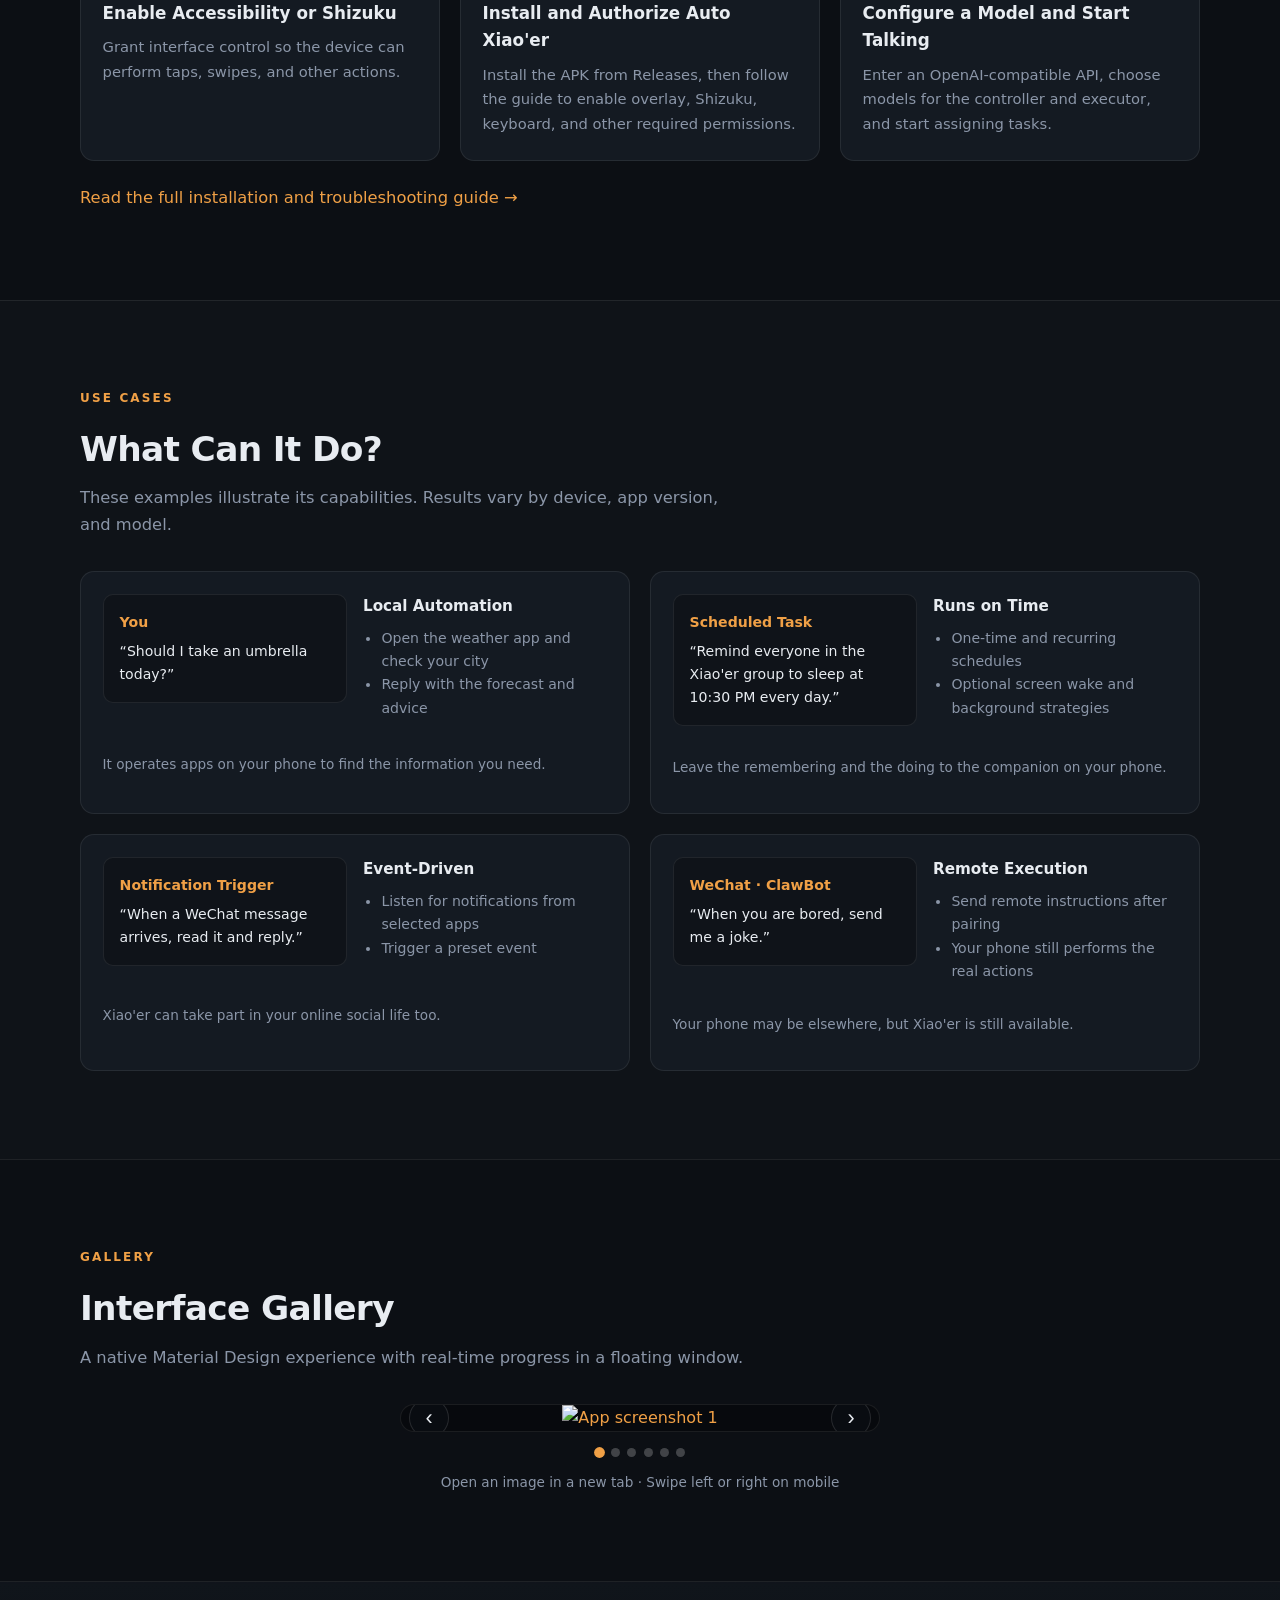
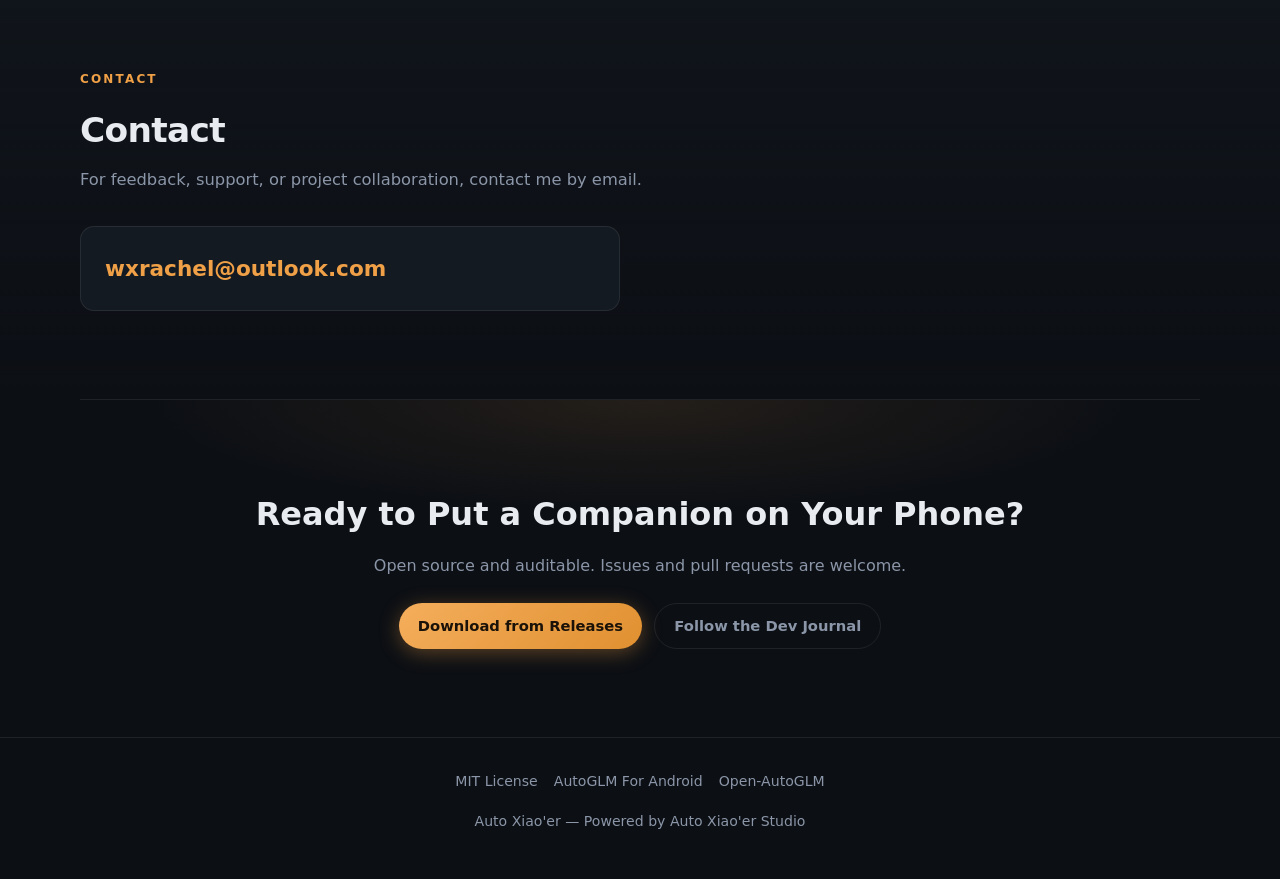
==== commit 929ed632: "feat: 添加多语言支持，更新界面以支持语言切换和联系信息" ====
--- a/docs/index.html
+++ b/docs/index.html
@@ -33,7 +33,12 @@
       <a href="#how">快速上手</a>
       <a href="#scenarios">使用场景</a>
       <a href="#shots">界面一览</a>
+      <a href="#contact">联系我</a>
       <a class="btn btn-primary" href="#download">立即下载</a>
+      <div class="language-switcher" role="group" aria-label="语言选择">
+        <button type="button" data-language="zh-CN" aria-pressed="true">中文</button>
+        <button type="button" data-language="en" aria-pressed="false">EN</button>
+      </div>
     </nav>
   </header>
 
@@ -64,7 +69,7 @@
             >
           </div>
           <p class="hero-note">
-            开源 · MIT · Android 7.0+ · 需要 <a href="https://shizuku.rikka.app/">Shizuku</a> 与自有模型 API
+            开源 · MIT · Android 7.0+ · 支持自有模型 API
           </p>
         </div>
         <div class="hero-visual" aria-hidden="true">
@@ -143,9 +148,9 @@
         </p>
         <div class="steps-list">
           <article class="step-card">
-            <h3>安装并启动 Shizuku</h3>
-            <p>
-              通过无线调试等方式授权，让本机拥有执行点击、滑动等操作的能力。
+            <h3>开启无障碍或者使用 Shizuku</h3>
+            <p>
+              授权界面操作，让本机拥有执行点击、滑动等操作的能力。
             </p>
           </article>
           <article class="step-card">
@@ -349,6 +354,49 @@
       </div>
     </section>
 
+    <section id="contact" class="contact" aria-labelledby="contact-title">
+      <div class="wrap">
+        <p class="section-label">Contact</p>
+        <h2 id="contact-title" class="section-title">联系我</h2>
+        <p class="section-lead">
+          加入交流群交流使用体验，也可以通过微信联系开发者。
+        </p>
+        <div class="contact-grid" data-contact-language="zh-CN">
+          <article class="contact-card">
+            <div class="contact-image-wrap">
+              <img
+                src="../pictures/交流群.jpg"
+                alt="Auto 小二交流群二维码"
+                loading="lazy"
+                decoding="async"
+              />
+            </div>
+            <div>
+              <h3>加入交流群</h3>
+              <p>扫码加入 Auto 小二交流群，和其他用户一起交流。</p>
+            </div>
+          </article>
+          <article class="contact-card">
+            <div class="contact-image-wrap">
+              <img
+                src="../pictures/微信联系.png"
+                alt="微信联系二维码"
+                loading="lazy"
+                decoding="async"
+              />
+            </div>
+            <div>
+              <h3>微信联系</h3>
+              <p>扫码添加微信，反馈问题或交流项目合作。</p>
+            </div>
+          </article>
+        </div>
+        <div class="contact-email" data-contact-language="en" hidden>
+          <a href="mailto:wxrachel@outlook.com">wxrachel@outlook.com</a>
+        </div>
+      </div>
+    </section>
+
     <section class="final-cta wrap" aria-labelledby="cta-title">
       <h2 id="cta-title">准备好让伙伴住进手机了吗？</h2>
       <p>开源可审计，欢迎提 Issue 与 PR 一起完善小二。</p>
@@ -383,6 +431,7 @@
     </nav>
     <p>Auto 小二 — Powered by Auto小二工作室</p>
   </footer>
+  <script src="i18n.js" defer></script>
   <script src="carousel.js" defer></script>
 </body>
 </html>
--- a/docs/styles.css
+++ b/docs/styles.css
@@ -92,6 +92,40 @@
 
 .nav-links a:not(.btn):hover {
   color: var(--text);
+}
+
+.language-switcher {
+  display: inline-flex;
+  align-items: center;
+  gap: 0.15rem;
+  padding: 0.18rem;
+  border: 1px solid var(--border);
+  border-radius: 999px;
+  background: rgba(255, 255, 255, 0.04);
+}
+
+.language-switcher button {
+  min-width: 2.3rem;
+  padding: 0.28rem 0.45rem;
+  border: 0;
+  border-radius: 999px;
+  background: transparent;
+  color: var(--text-muted);
+  font: inherit;
+  font-size: 0.76rem;
+  font-weight: 700;
+  cursor: pointer;
+}
+
+.language-switcher button:hover,
+.language-switcher button[aria-pressed="true"] {
+  background: var(--accent);
+  color: #1a1208;
+}
+
+.language-switcher button:focus-visible {
+  outline: 2px solid var(--accent);
+  outline-offset: 2px;
 }
 
 /* —— 按钮 —— */
@@ -560,6 +594,90 @@
   color: var(--text-muted);
 }
 
+/* —— 联系我 —— */
+
+.contact {
+  border-top: 1px solid var(--border);
+  background: linear-gradient(180deg, rgba(20, 26, 34, 0.5), transparent);
+}
+
+.contact-grid {
+  display: grid;
+  grid-template-columns: repeat(2, minmax(0, 1fr));
+  gap: 1.25rem;
+  max-width: 860px;
+}
+
+.contact-card {
+  display: grid;
+  grid-template-columns: minmax(0, 220px) 1fr;
+  align-items: center;
+  gap: 1.25rem;
+  padding: 1rem;
+  border: 1px solid var(--border);
+  border-radius: var(--radius);
+  background: var(--bg-card);
+}
+
+.contact-image-wrap {
+  overflow: hidden;
+  border-radius: 10px;
+  background: #fff;
+}
+
+.contact-image-wrap img {
+  display: block;
+  width: 100%;
+  height: auto;
+}
+
+.contact-card h3 {
+  margin: 0 0 0.45rem;
+  font-size: 1.08rem;
+}
+
+.contact-card p {
+  margin: 0;
+  color: var(--text-muted);
+  font-size: 0.88rem;
+}
+
+.contact-email {
+  max-width: 540px;
+  padding: 1.5rem;
+  border: 1px solid var(--border);
+  border-radius: var(--radius);
+  background: var(--bg-card);
+}
+
+.contact-email a {
+  font-size: clamp(1.05rem, 3vw, 1.35rem);
+  font-weight: 700;
+  overflow-wrap: anywhere;
+}
+
+[hidden] {
+  display: none !important;
+}
+
+@media (max-width: 720px) {
+  .site-nav {
+    align-items: flex-start;
+  }
+
+  .nav-links {
+    justify-content: flex-end;
+  }
+
+  .contact-grid {
+    grid-template-columns: 1fr;
+  }
+
+  .contact-card {
+    grid-template-columns: minmax(0, 180px) 1fr;
+  }
+}
+
 /* —— 底部 CTA —— */
 
 .final-cta {
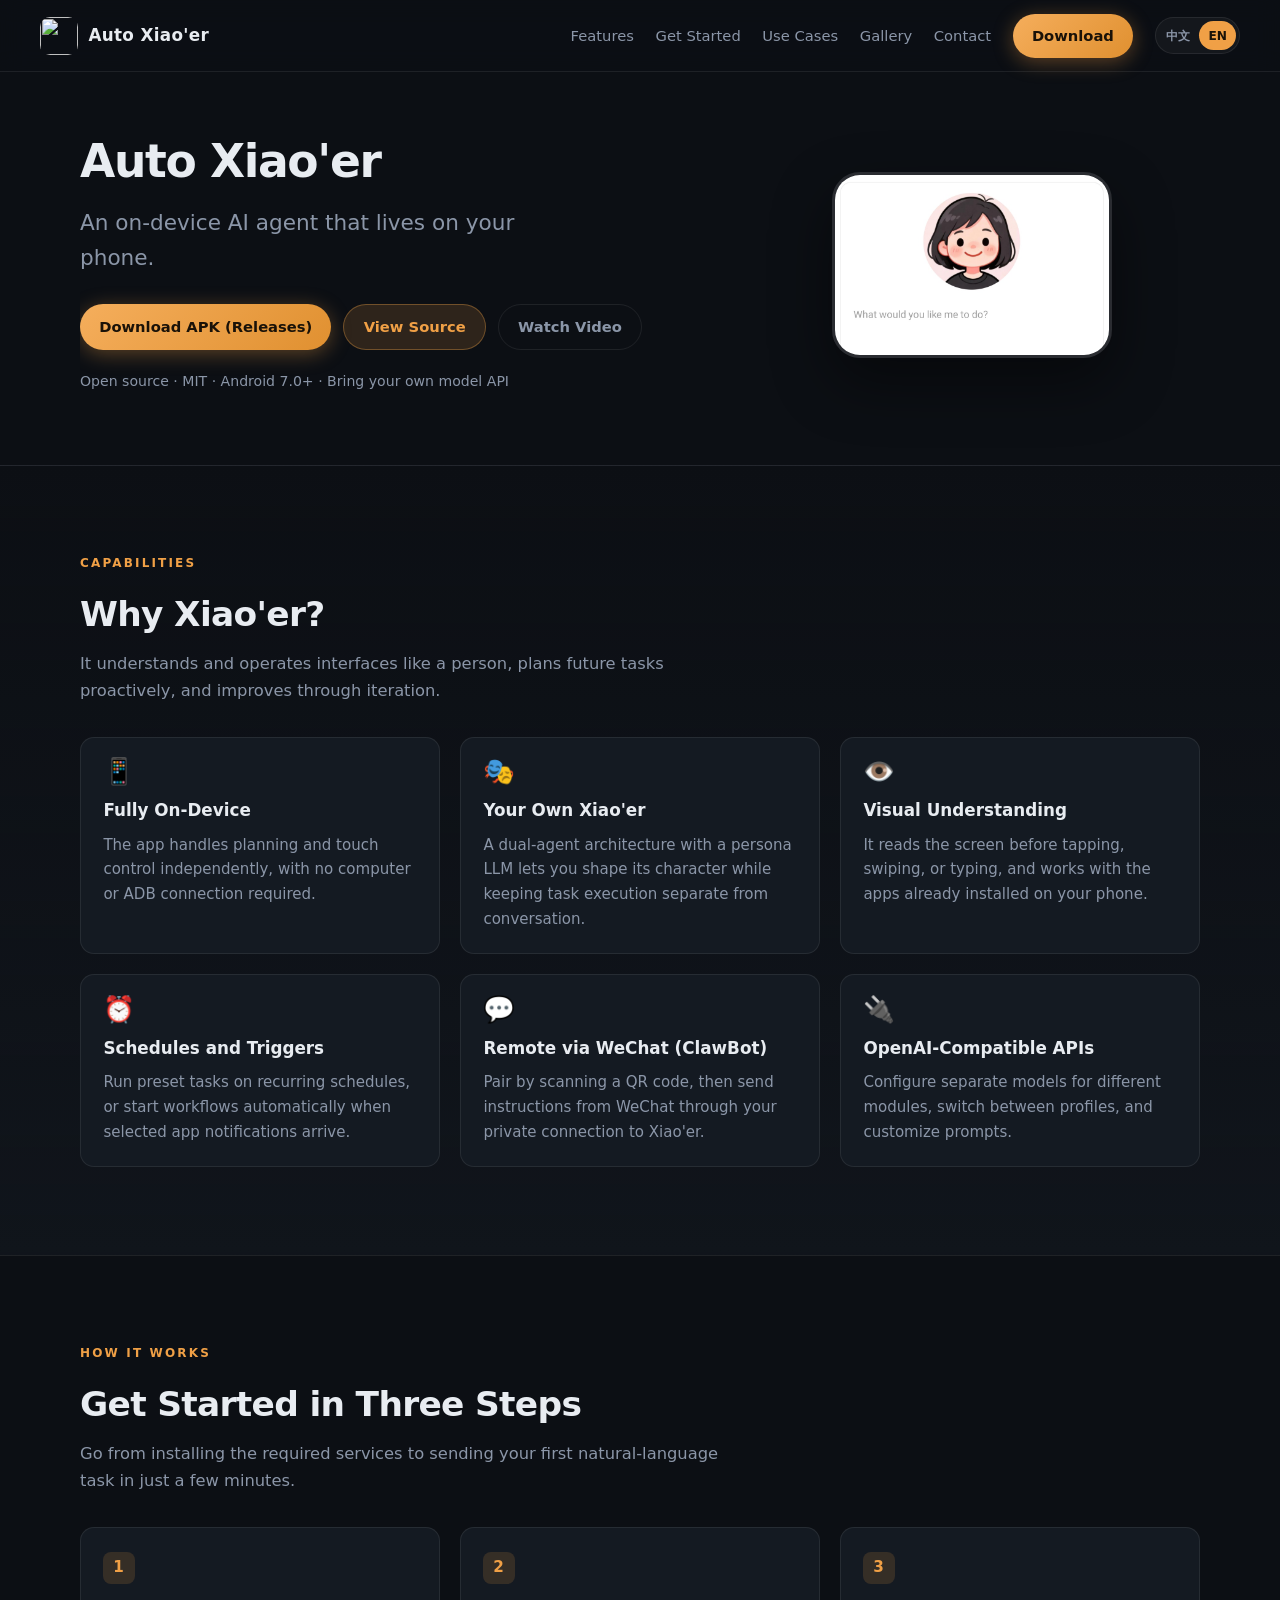
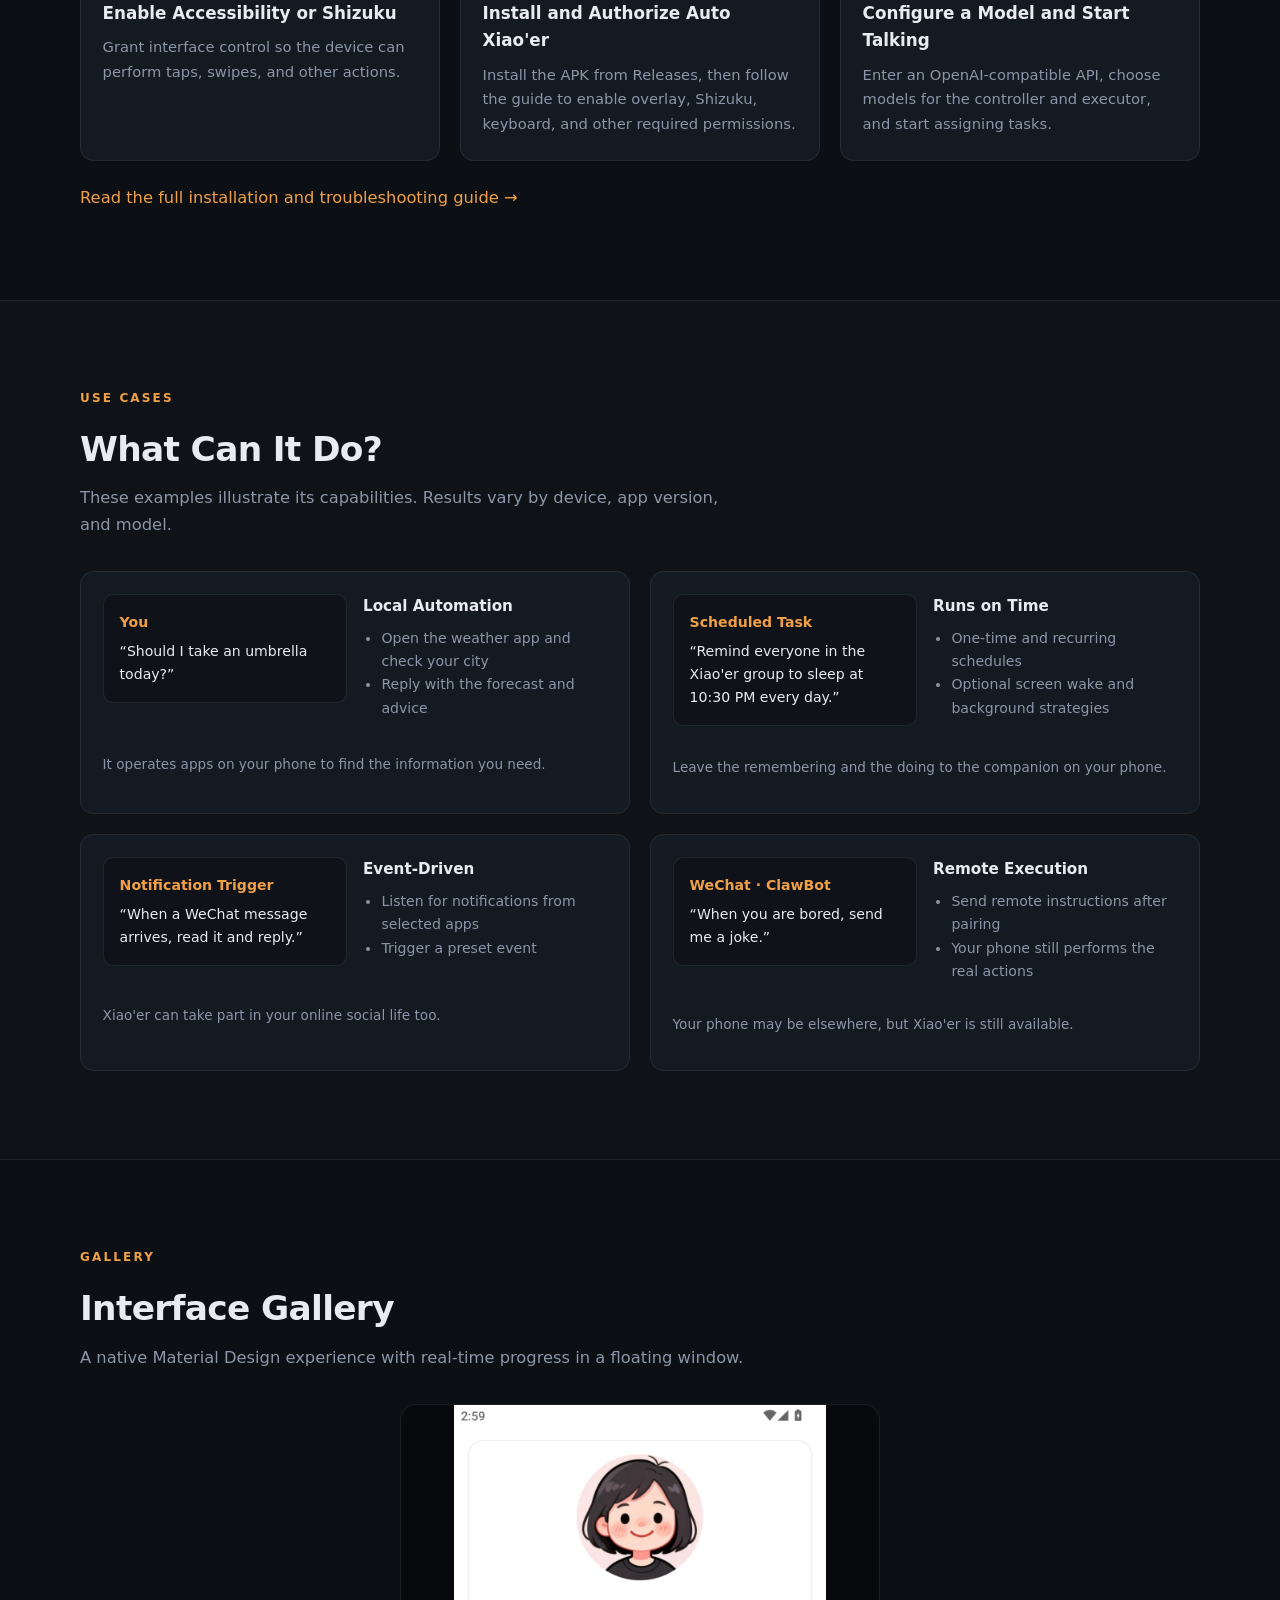
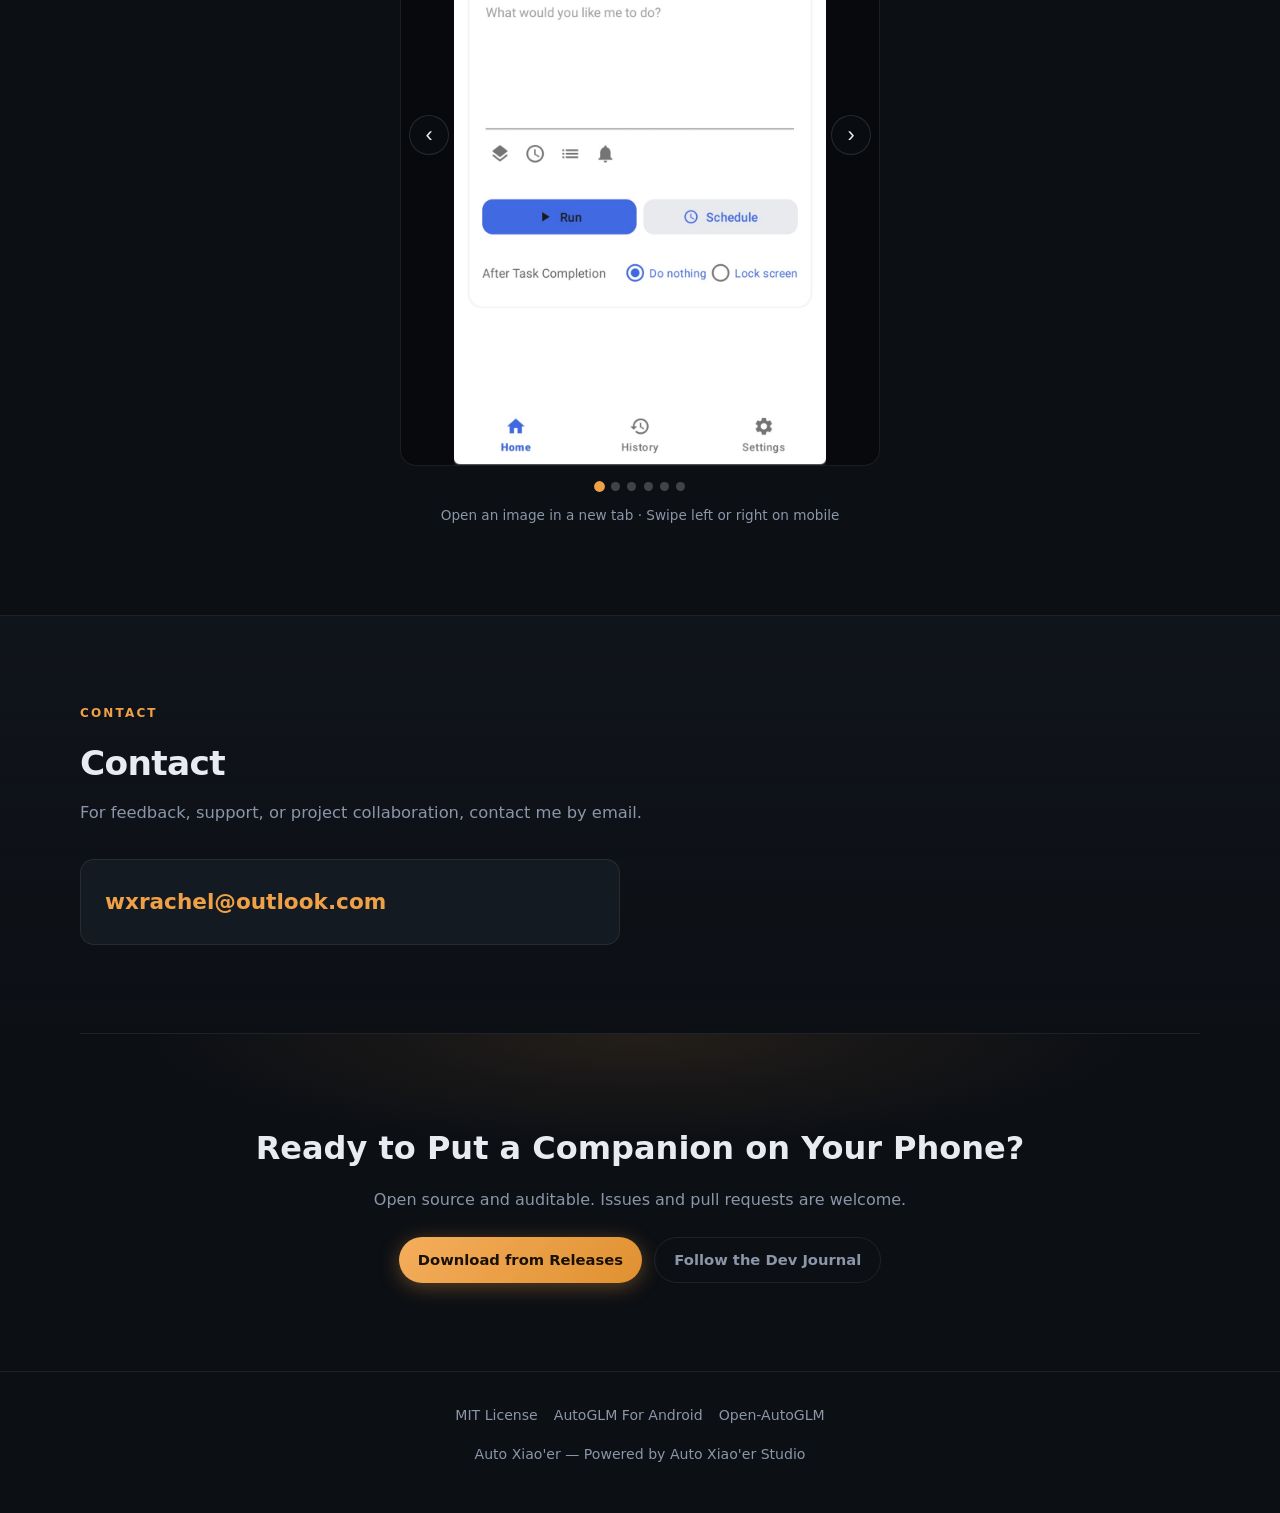
==== commit 0aba7128: "feat: 更新资料文件" ====
--- a/docs/index.html
+++ b/docs/index.html
@@ -75,7 +75,7 @@
         <div class="hero-visual" aria-hidden="true">
           <div class="hero-phone">
             <img
-              src="https://raw.githubusercontent.com/Joy-word/AutoXiaoer/main/screenshots/screenshot_1_cut.jpg"
+              src="../screenshots/zh/screenshot_1_cut.jpg"
               alt="应用截图预览"
               loading="lazy"
               decoding="async"
@@ -259,11 +259,11 @@
             <div class="shot-carousel-track" role="list">
               <div class="shot-carousel-slide" role="listitem">
                 <a
-                  href="https://raw.githubusercontent.com/Joy-word/AutoXiaoer/main/screenshots/screenshot_1.jpg"
-                  target="_blank"
-                  rel="noopener noreferrer"
-                  ><img
-                    src="https://raw.githubusercontent.com/Joy-word/AutoXiaoer/main/screenshots/screenshot_1.jpg"
+                  href="../screenshots/zh/screenshot_1.jpg"
+                  target="_blank"
+                  rel="noopener noreferrer"
+                  ><img
+                    src="../screenshots/zh/screenshot_1.jpg"
                     alt="应用截图 1"
                     loading="lazy"
                     decoding="async"
@@ -271,11 +271,11 @@
               </div>
               <div class="shot-carousel-slide" role="listitem">
                 <a
-                  href="https://raw.githubusercontent.com/Joy-word/AutoXiaoer/main/screenshots/screenshot_2.jpg"
-                  target="_blank"
-                  rel="noopener noreferrer"
-                  ><img
-                    src="https://raw.githubusercontent.com/Joy-word/AutoXiaoer/main/screenshots/screenshot_2.jpg"
+                  href="../screenshots/zh/screenshot_2.jpg"
+                  target="_blank"
+                  rel="noopener noreferrer"
+                  ><img
+                    src="../screenshots/zh/screenshot_2.jpg"
                     alt="应用截图 2"
                     loading="lazy"
                     decoding="async"
@@ -283,11 +283,11 @@
               </div>
               <div class="shot-carousel-slide" role="listitem">
                 <a
-                  href="https://raw.githubusercontent.com/Joy-word/AutoXiaoer/main/screenshots/screenshot_3.jpg"
-                  target="_blank"
-                  rel="noopener noreferrer"
-                  ><img
-                    src="https://raw.githubusercontent.com/Joy-word/AutoXiaoer/main/screenshots/screenshot_3.jpg"
+                  href="../screenshots/zh/screenshot_3.jpg"
+                  target="_blank"
+                  rel="noopener noreferrer"
+                  ><img
+                    src="../screenshots/zh/screenshot_3.jpg"
                     alt="应用截图 3"
                     loading="lazy"
                     decoding="async"
@@ -295,11 +295,11 @@
               </div>
               <div class="shot-carousel-slide" role="listitem">
                 <a
-                  href="https://raw.githubusercontent.com/Joy-word/AutoXiaoer/main/screenshots/screenshot_4.jpg"
-                  target="_blank"
-                  rel="noopener noreferrer"
-                  ><img
-                    src="https://raw.githubusercontent.com/Joy-word/AutoXiaoer/main/screenshots/screenshot_4.jpg"
+                  href="../screenshots/zh/screenshot_4.jpg"
+                  target="_blank"
+                  rel="noopener noreferrer"
+                  ><img
+                    src="../screenshots/zh/screenshot_4.jpg"
                     alt="应用截图 4"
                     loading="lazy"
                     decoding="async"
@@ -307,11 +307,11 @@
               </div>
               <div class="shot-carousel-slide" role="listitem">
                 <a
-                  href="https://raw.githubusercontent.com/Joy-word/AutoXiaoer/main/screenshots/screenshot_5.jpg"
-                  target="_blank"
-                  rel="noopener noreferrer"
-                  ><img
-                    src="https://raw.githubusercontent.com/Joy-word/AutoXiaoer/main/screenshots/screenshot_5.jpg"
+                  href="../screenshots/zh/screenshot_5.jpg"
+                  target="_blank"
+                  rel="noopener noreferrer"
+                  ><img
+                    src="../screenshots/zh/screenshot_5.jpg"
                     alt="应用截图 5"
                     loading="lazy"
                     decoding="async"
@@ -319,11 +319,11 @@
               </div>
               <div class="shot-carousel-slide" role="listitem">
                 <a
-                  href="https://raw.githubusercontent.com/Joy-word/AutoXiaoer/main/screenshots/screenshot_6.jpg"
-                  target="_blank"
-                  rel="noopener noreferrer"
-                  ><img
-                    src="https://raw.githubusercontent.com/Joy-word/AutoXiaoer/main/screenshots/screenshot_6.jpg"
+                  href="../screenshots/zh/screenshot_6.jpg"
+                  target="_blank"
+                  rel="noopener noreferrer"
+                  ><img
+                    src="../screenshots/zh/screenshot_6.jpg"
                     alt="应用截图 6"
                     loading="lazy"
                     decoding="async"
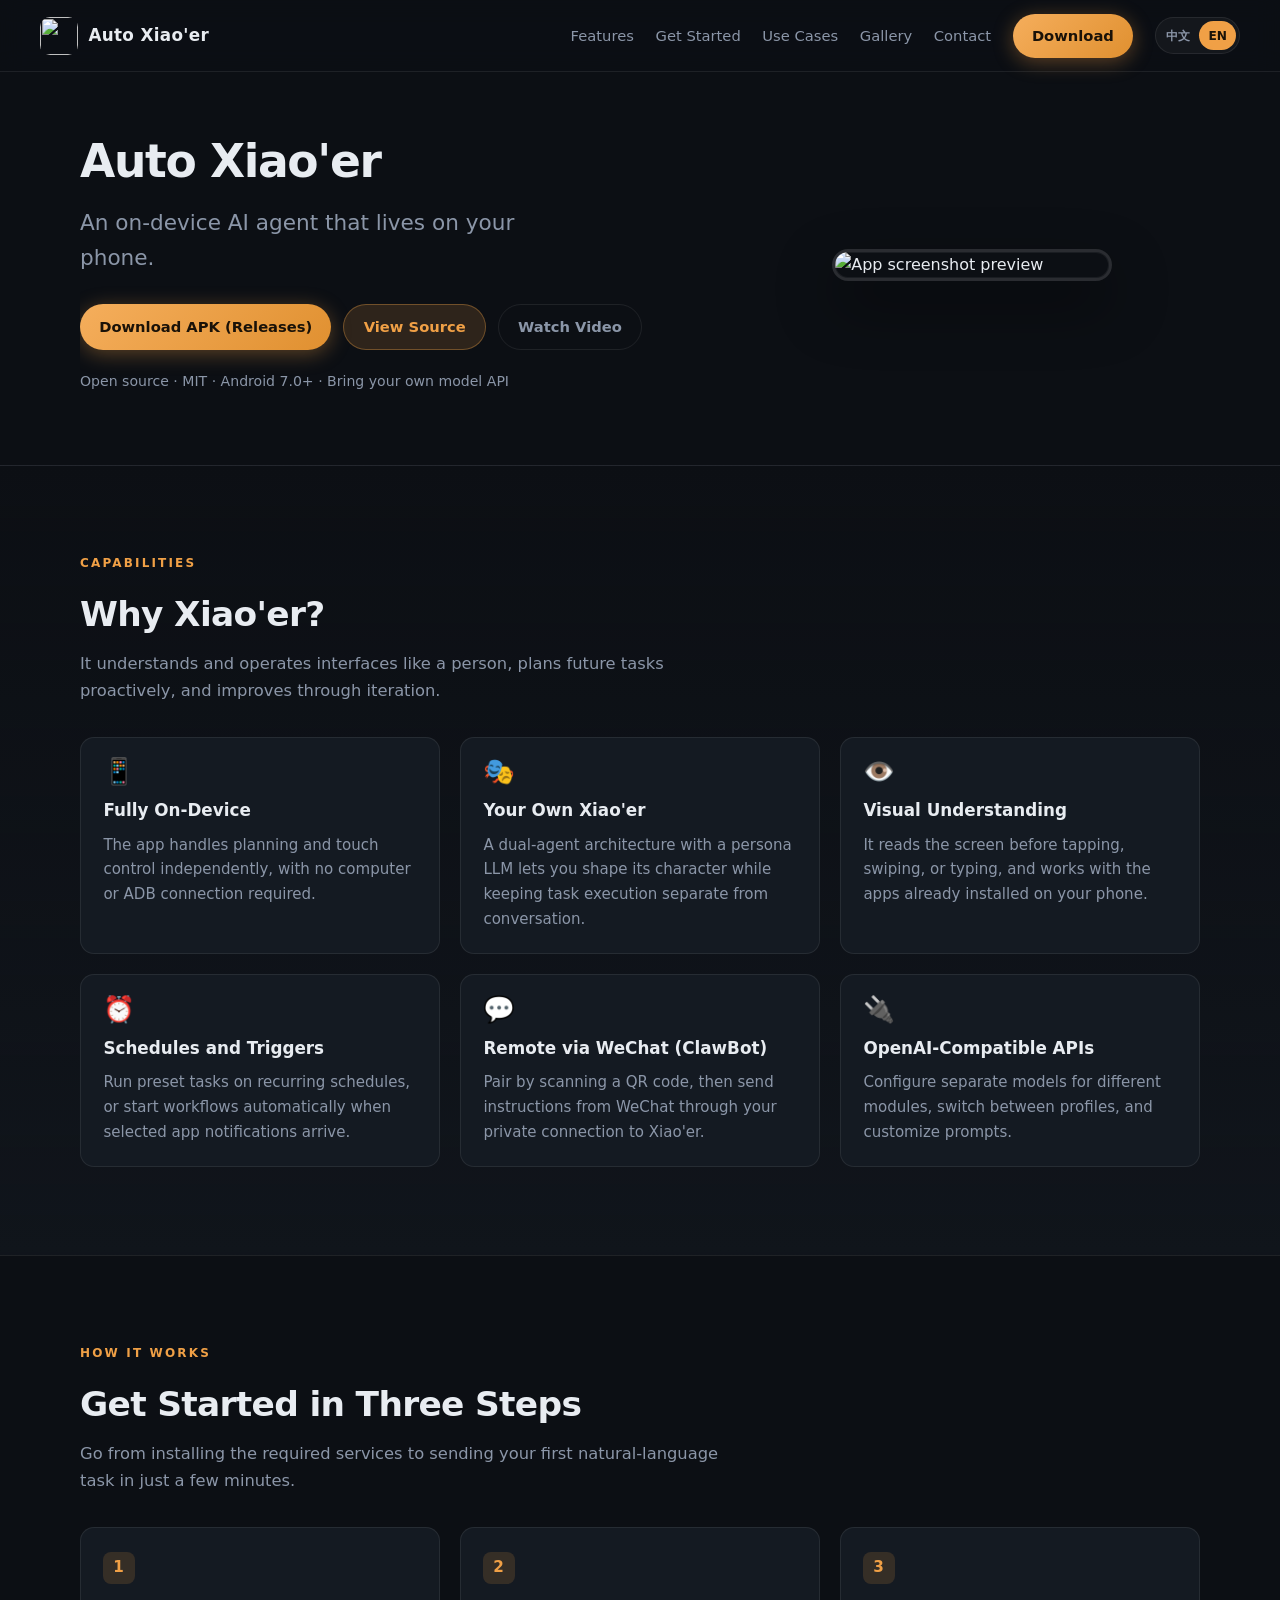
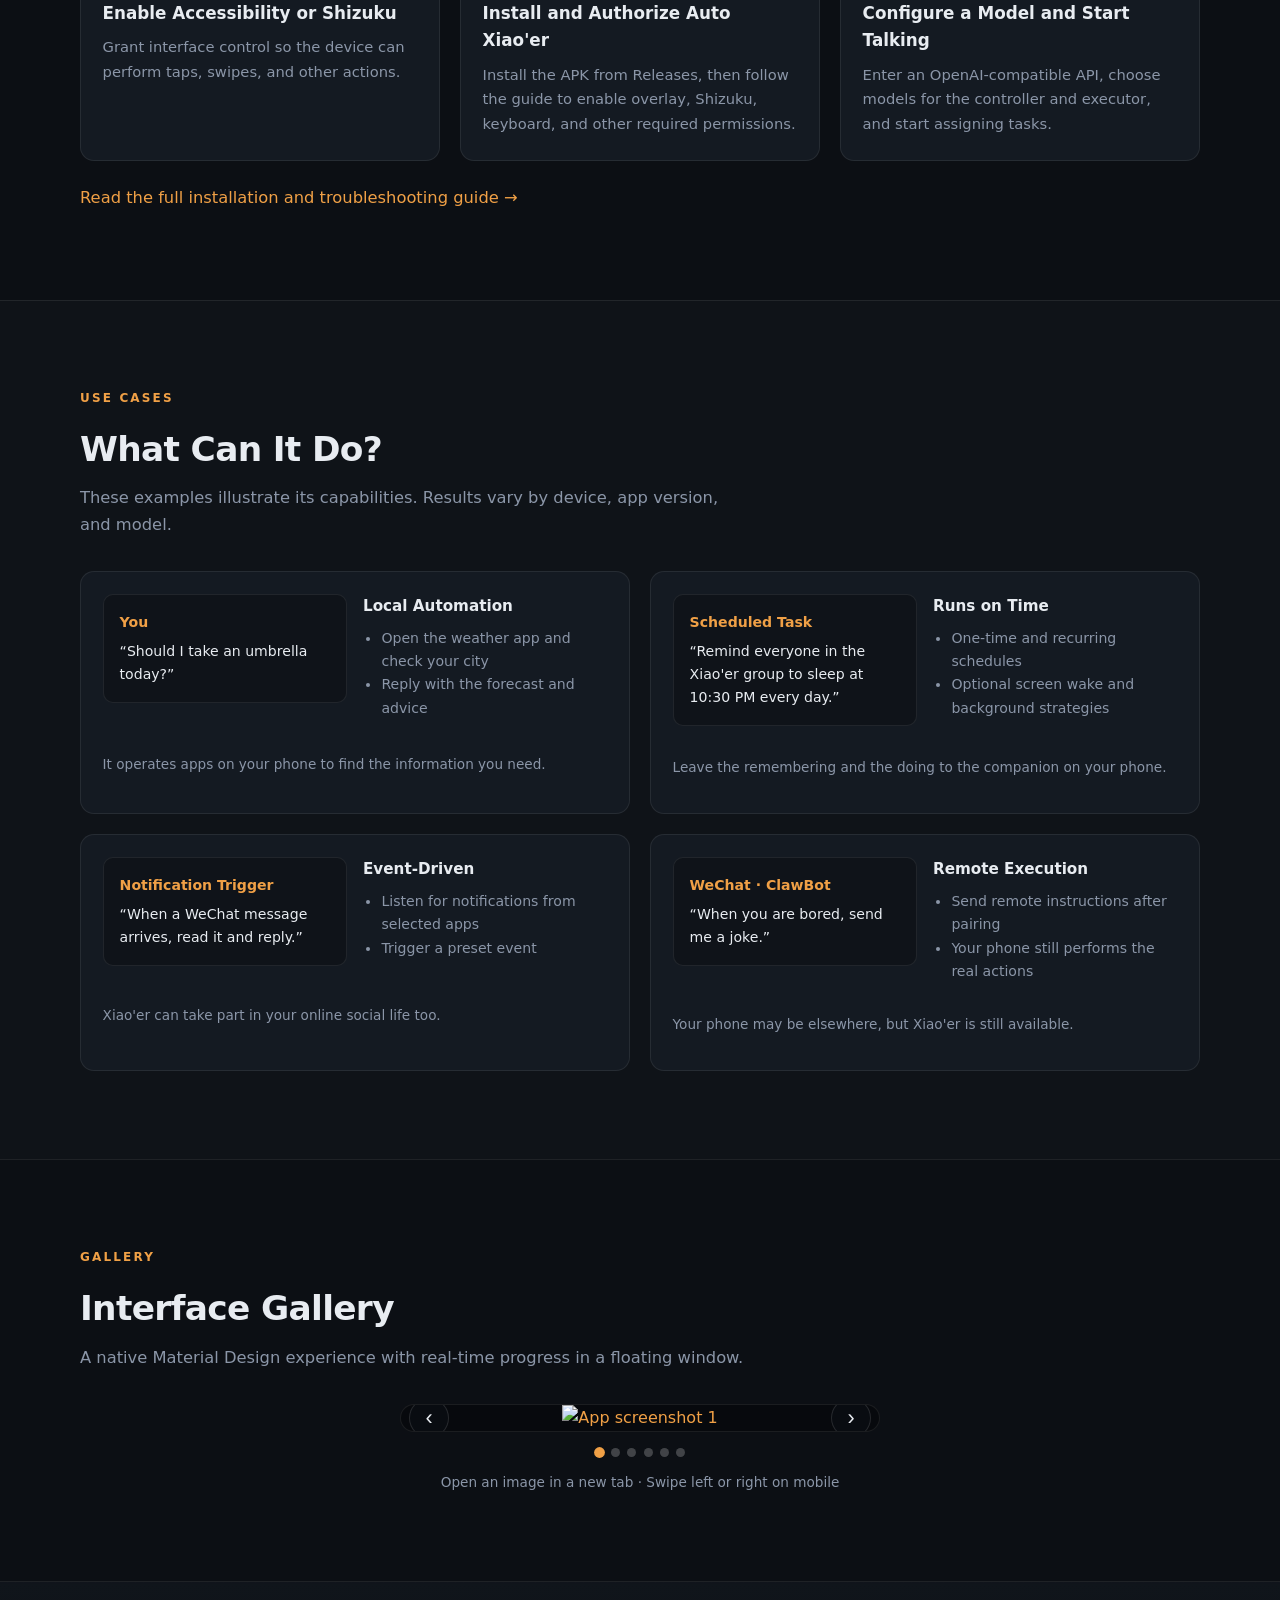
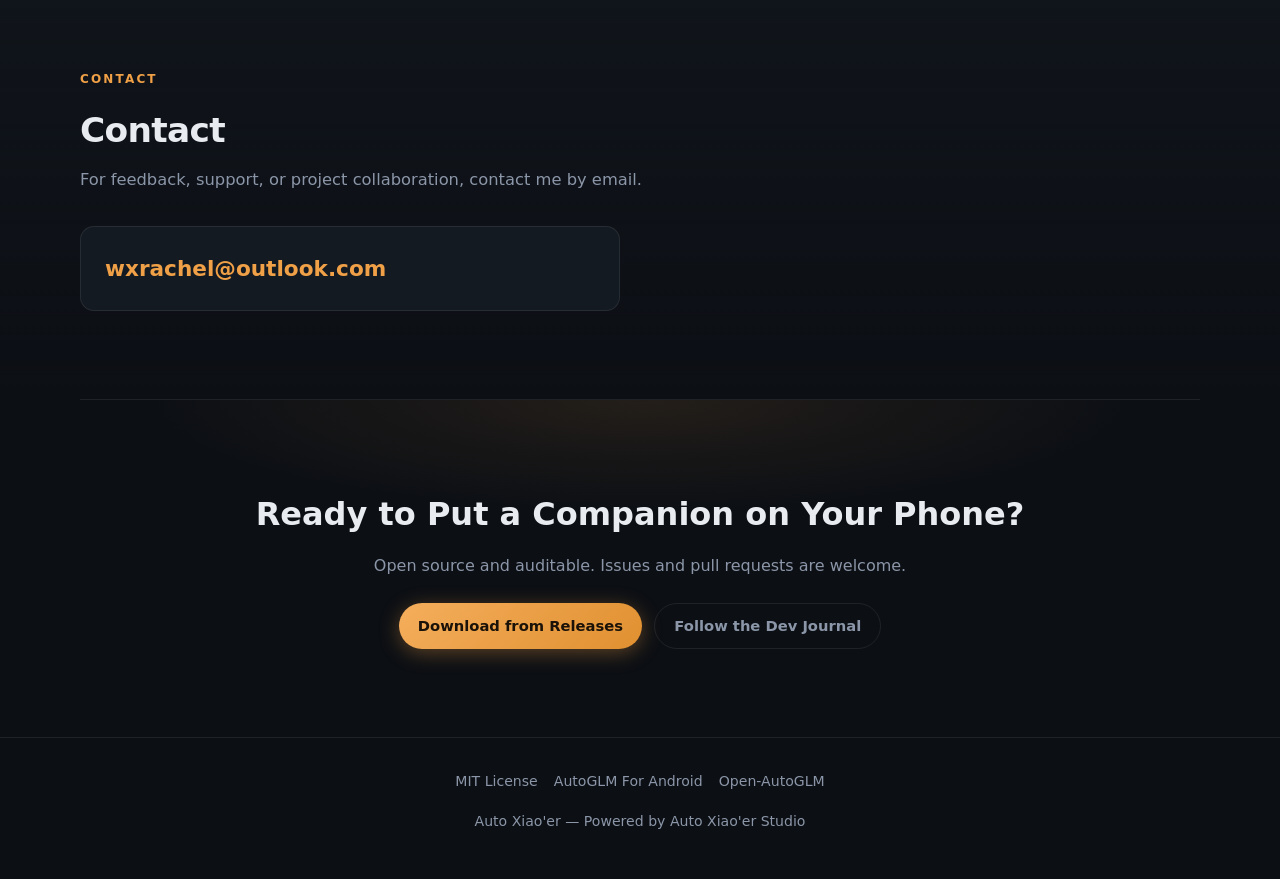
==== commit acc3275d: "feat: 修复主页问题" ====
--- a/docs/index.html
+++ b/docs/index.html
@@ -75,7 +75,7 @@
         <div class="hero-visual" aria-hidden="true">
           <div class="hero-phone">
             <img
-              src="../screenshots/zh/screenshot_1_cut.jpg"
+              src="https://raw.githubusercontent.com/Joy-word/AutoXiaoer/main/screenshots/zh/screenshot_1_cut.jpg"
               alt="应用截图预览"
               loading="lazy"
               decoding="async"
@@ -259,11 +259,11 @@
             <div class="shot-carousel-track" role="list">
               <div class="shot-carousel-slide" role="listitem">
                 <a
-                  href="../screenshots/zh/screenshot_1.jpg"
-                  target="_blank"
-                  rel="noopener noreferrer"
-                  ><img
-                    src="../screenshots/zh/screenshot_1.jpg"
+                  href="https://raw.githubusercontent.com/Joy-word/AutoXiaoer/main/screenshots/zh/screenshot_1.jpg"
+                  target="_blank"
+                  rel="noopener noreferrer"
+                  ><img
+                    src="https://raw.githubusercontent.com/Joy-word/AutoXiaoer/main/screenshots/zh/screenshot_1.jpg"
                     alt="应用截图 1"
                     loading="lazy"
                     decoding="async"
@@ -271,11 +271,11 @@
               </div>
               <div class="shot-carousel-slide" role="listitem">
                 <a
-                  href="../screenshots/zh/screenshot_2.jpg"
-                  target="_blank"
-                  rel="noopener noreferrer"
-                  ><img
-                    src="../screenshots/zh/screenshot_2.jpg"
+                  href="https://raw.githubusercontent.com/Joy-word/AutoXiaoer/main/screenshots/zh/screenshot_2.jpg"
+                  target="_blank"
+                  rel="noopener noreferrer"
+                  ><img
+                    src="https://raw.githubusercontent.com/Joy-word/AutoXiaoer/main/screenshots/zh/screenshot_2.jpg"
                     alt="应用截图 2"
                     loading="lazy"
                     decoding="async"
@@ -283,11 +283,11 @@
               </div>
               <div class="shot-carousel-slide" role="listitem">
                 <a
-                  href="../screenshots/zh/screenshot_3.jpg"
-                  target="_blank"
-                  rel="noopener noreferrer"
-                  ><img
-                    src="../screenshots/zh/screenshot_3.jpg"
+                  href="https://raw.githubusercontent.com/Joy-word/AutoXiaoer/main/screenshots/zh/screenshot_3.jpg"
+                  target="_blank"
+                  rel="noopener noreferrer"
+                  ><img
+                    src="https://raw.githubusercontent.com/Joy-word/AutoXiaoer/main/screenshots/zh/screenshot_3.jpg"
                     alt="应用截图 3"
                     loading="lazy"
                     decoding="async"
@@ -295,11 +295,11 @@
               </div>
               <div class="shot-carousel-slide" role="listitem">
                 <a
-                  href="../screenshots/zh/screenshot_4.jpg"
-                  target="_blank"
-                  rel="noopener noreferrer"
-                  ><img
-                    src="../screenshots/zh/screenshot_4.jpg"
+                  href="https://raw.githubusercontent.com/Joy-word/AutoXiaoer/main/screenshots/zh/screenshot_4.jpg"
+                  target="_blank"
+                  rel="noopener noreferrer"
+                  ><img
+                    src="https://raw.githubusercontent.com/Joy-word/AutoXiaoer/main/screenshots/zh/screenshot_4.jpg"
                     alt="应用截图 4"
                     loading="lazy"
                     decoding="async"
@@ -307,11 +307,11 @@
               </div>
               <div class="shot-carousel-slide" role="listitem">
                 <a
-                  href="../screenshots/zh/screenshot_5.jpg"
-                  target="_blank"
-                  rel="noopener noreferrer"
-                  ><img
-                    src="../screenshots/zh/screenshot_5.jpg"
+                  href="https://raw.githubusercontent.com/Joy-word/AutoXiaoer/main/screenshots/zh/screenshot_5.jpg"
+                  target="_blank"
+                  rel="noopener noreferrer"
+                  ><img
+                    src="https://raw.githubusercontent.com/Joy-word/AutoXiaoer/main/screenshots/zh/screenshot_5.jpg"
                     alt="应用截图 5"
                     loading="lazy"
                     decoding="async"
@@ -319,11 +319,11 @@
               </div>
               <div class="shot-carousel-slide" role="listitem">
                 <a
-                  href="../screenshots/zh/screenshot_6.jpg"
-                  target="_blank"
-                  rel="noopener noreferrer"
-                  ><img
-                    src="../screenshots/zh/screenshot_6.jpg"
+                  href="https://raw.githubusercontent.com/Joy-word/AutoXiaoer/main/screenshots/zh/screenshot_6.jpg"
+                  target="_blank"
+                  rel="noopener noreferrer"
+                  ><img
+                    src="https://raw.githubusercontent.com/Joy-word/AutoXiaoer/main/screenshots/zh/screenshot_6.jpg"
                     alt="应用截图 6"
                     loading="lazy"
                     decoding="async"
